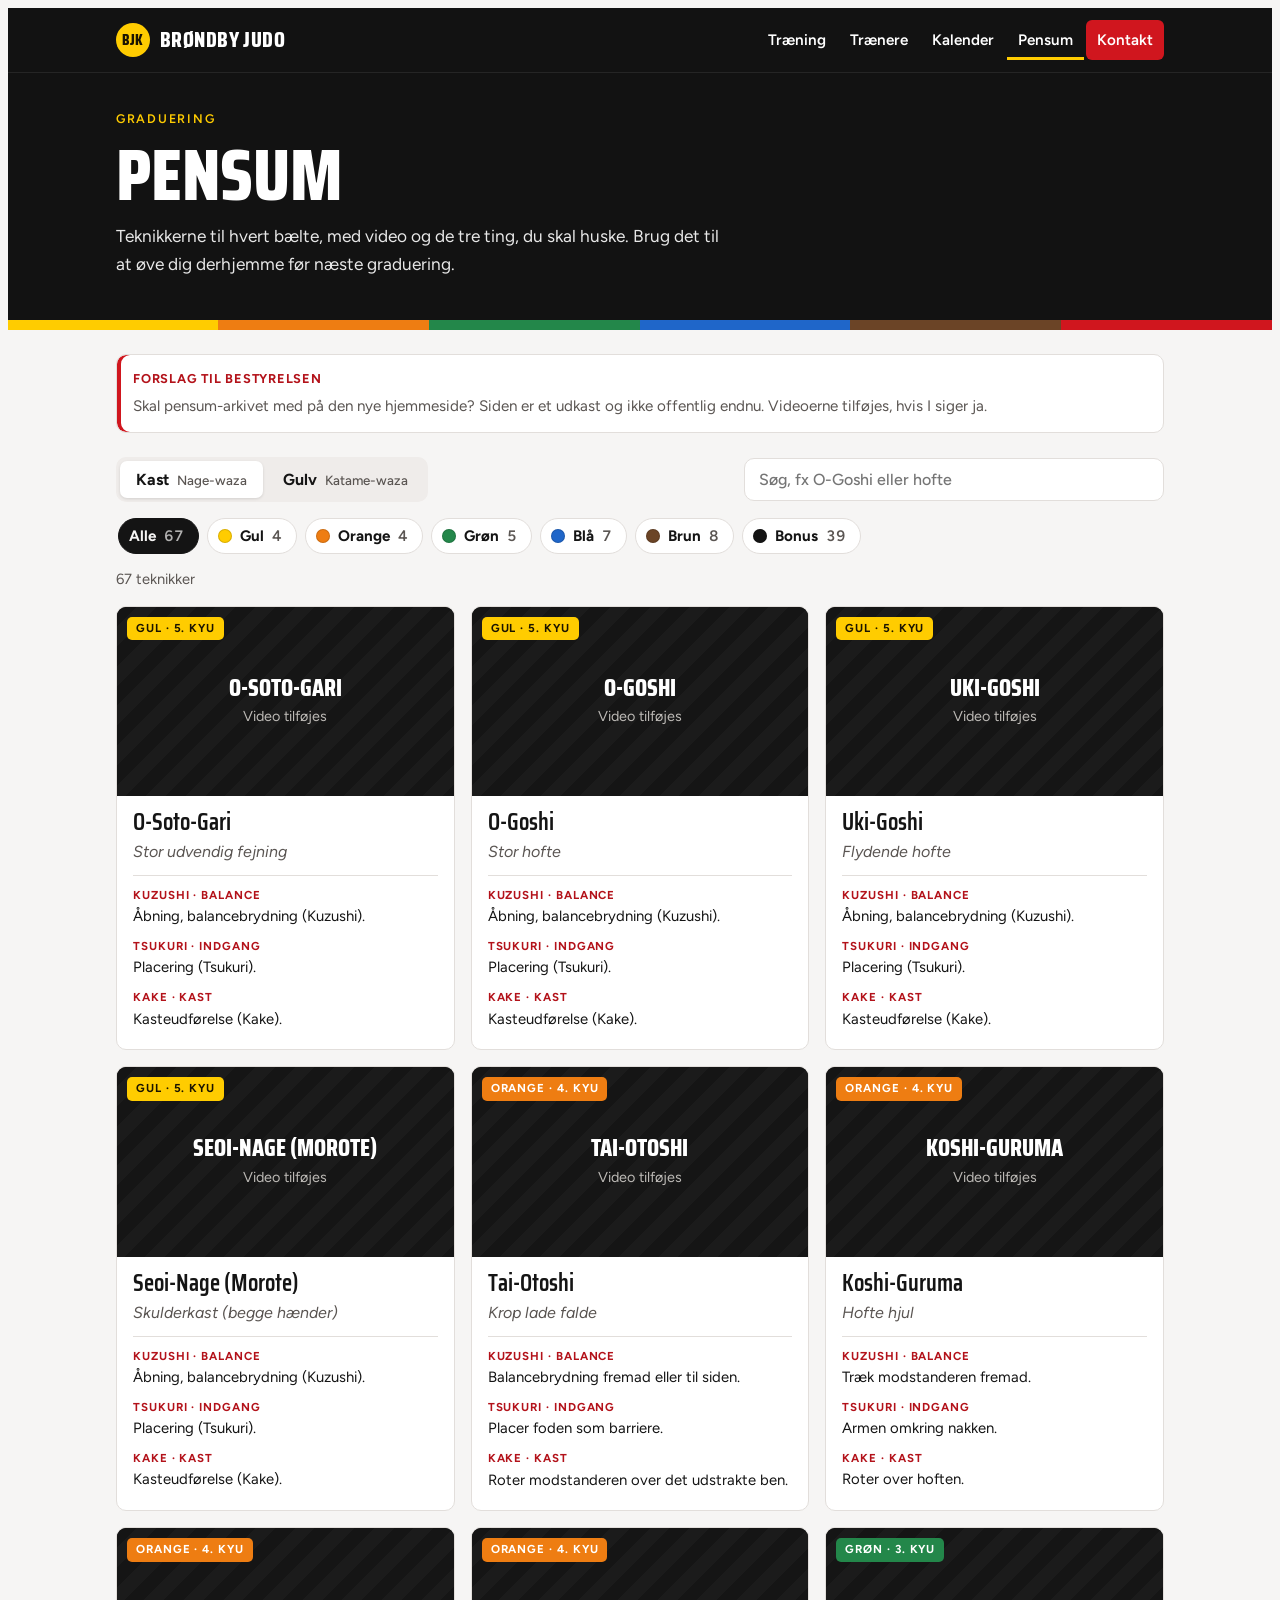
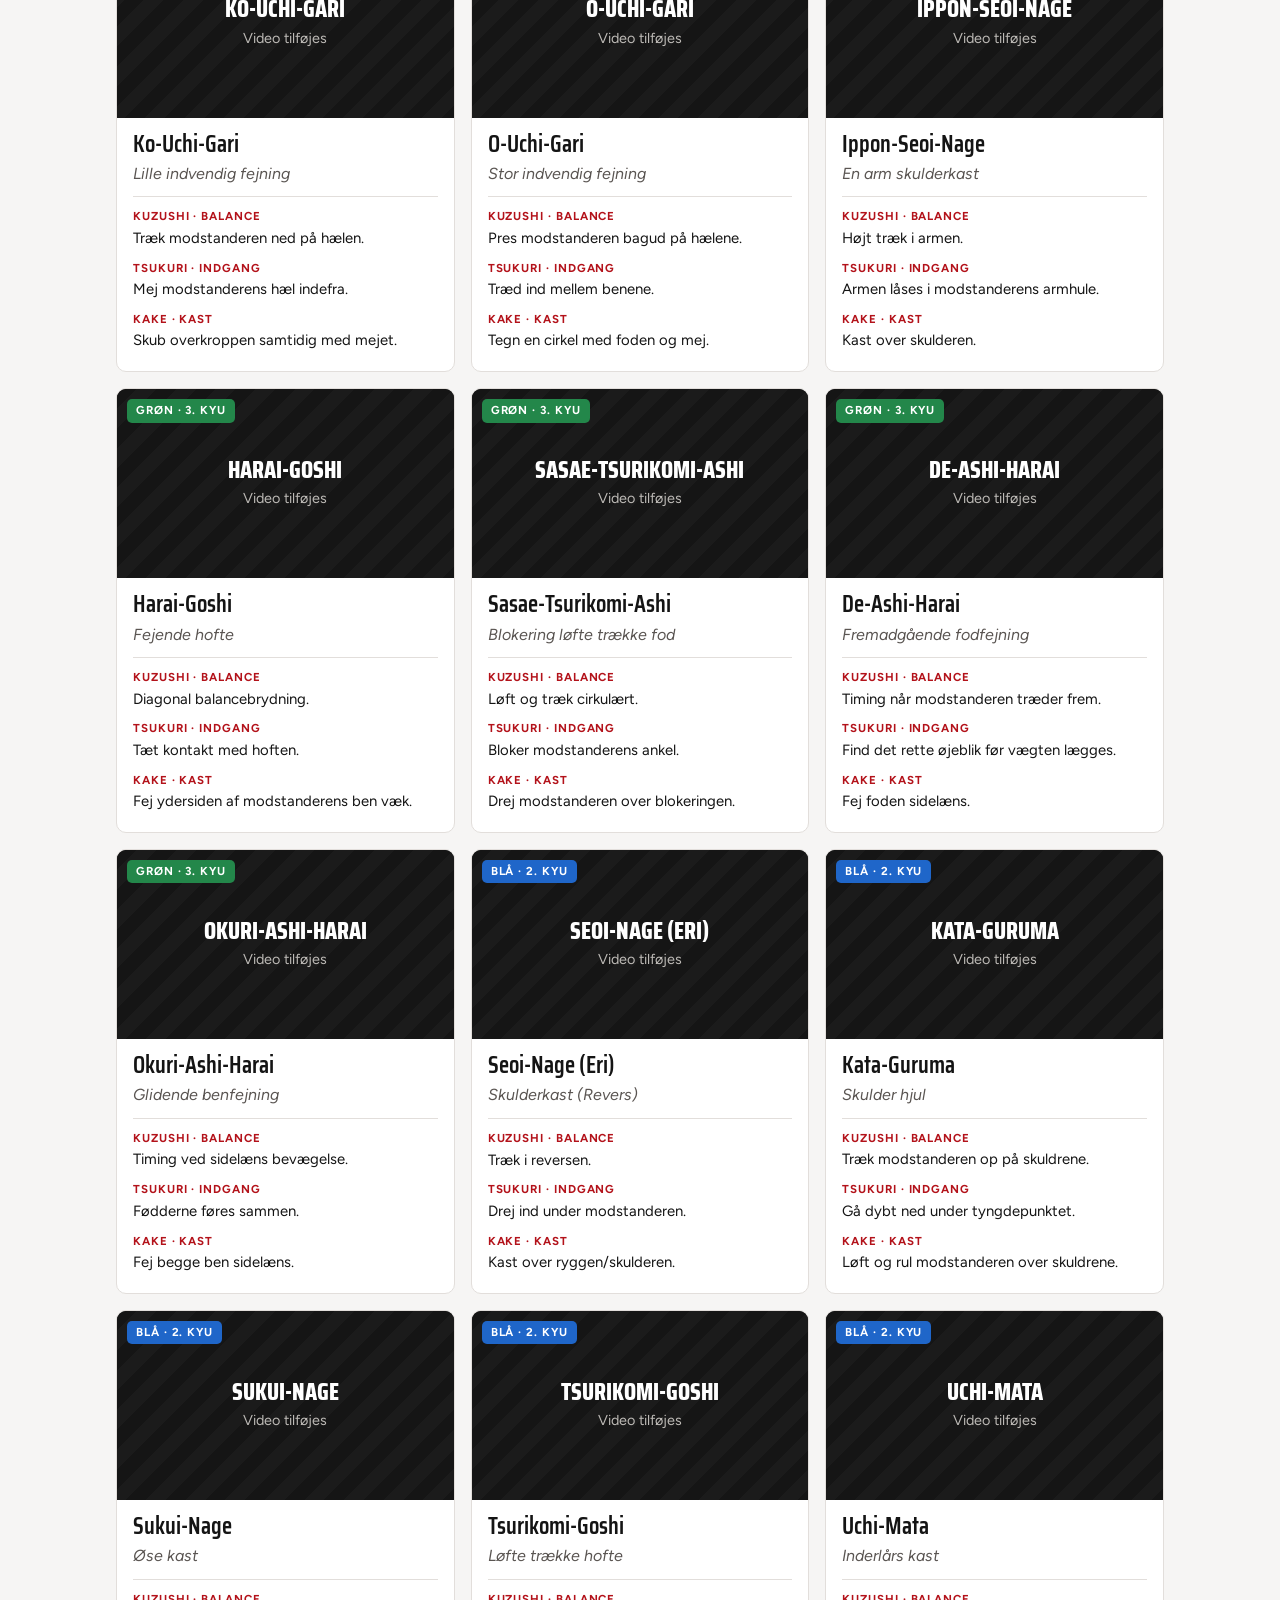
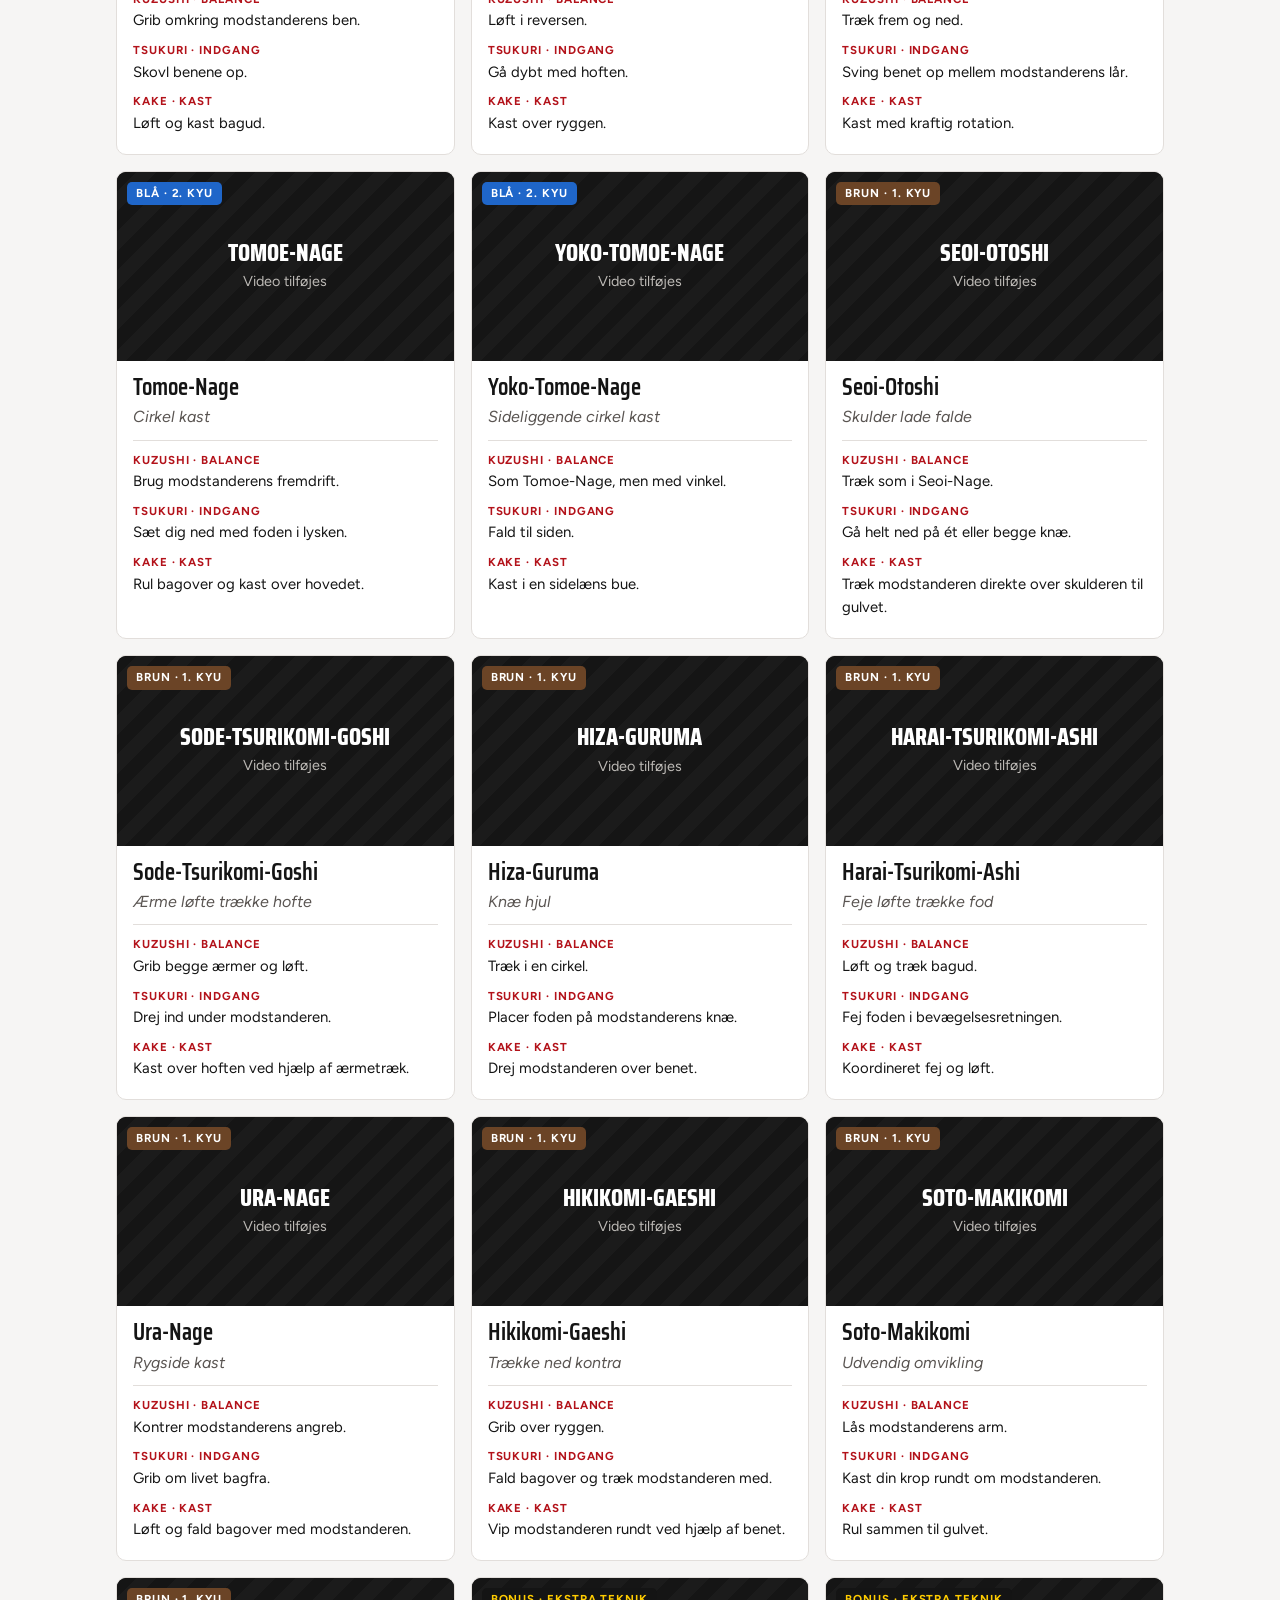
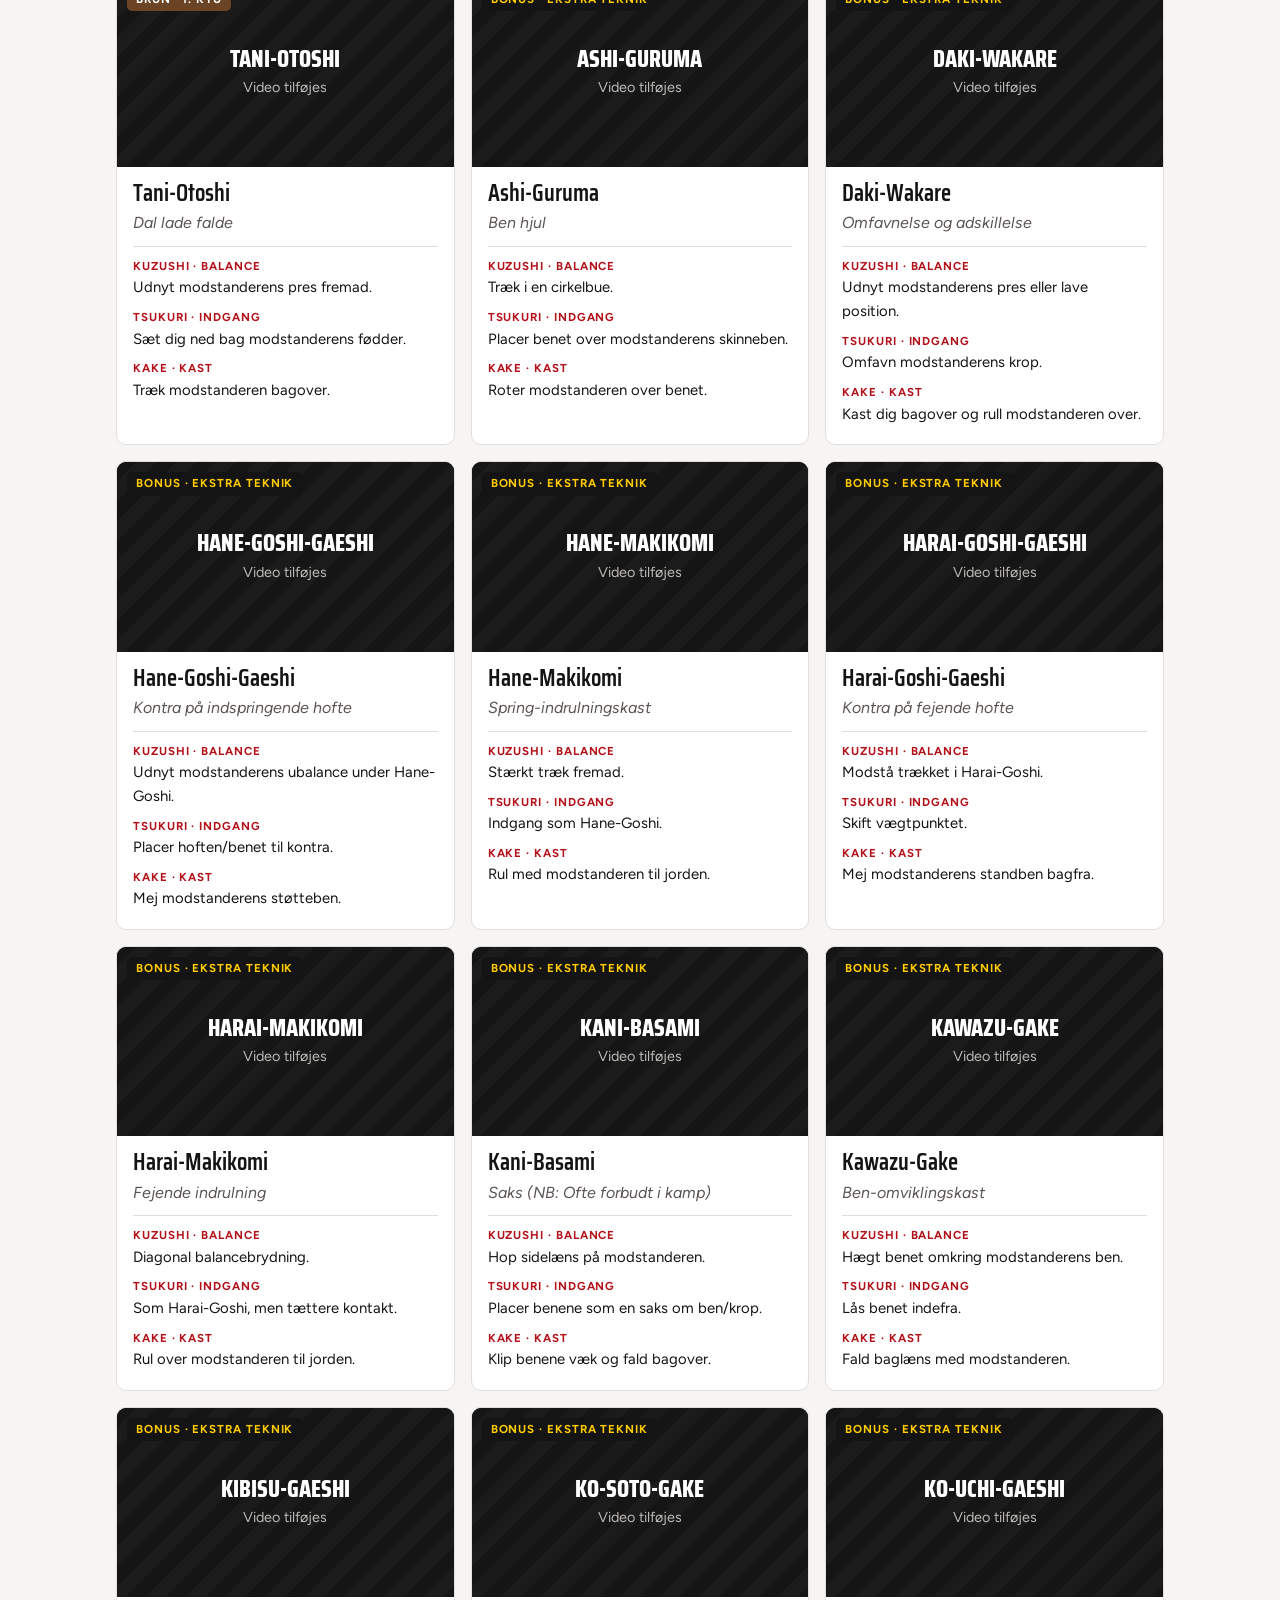
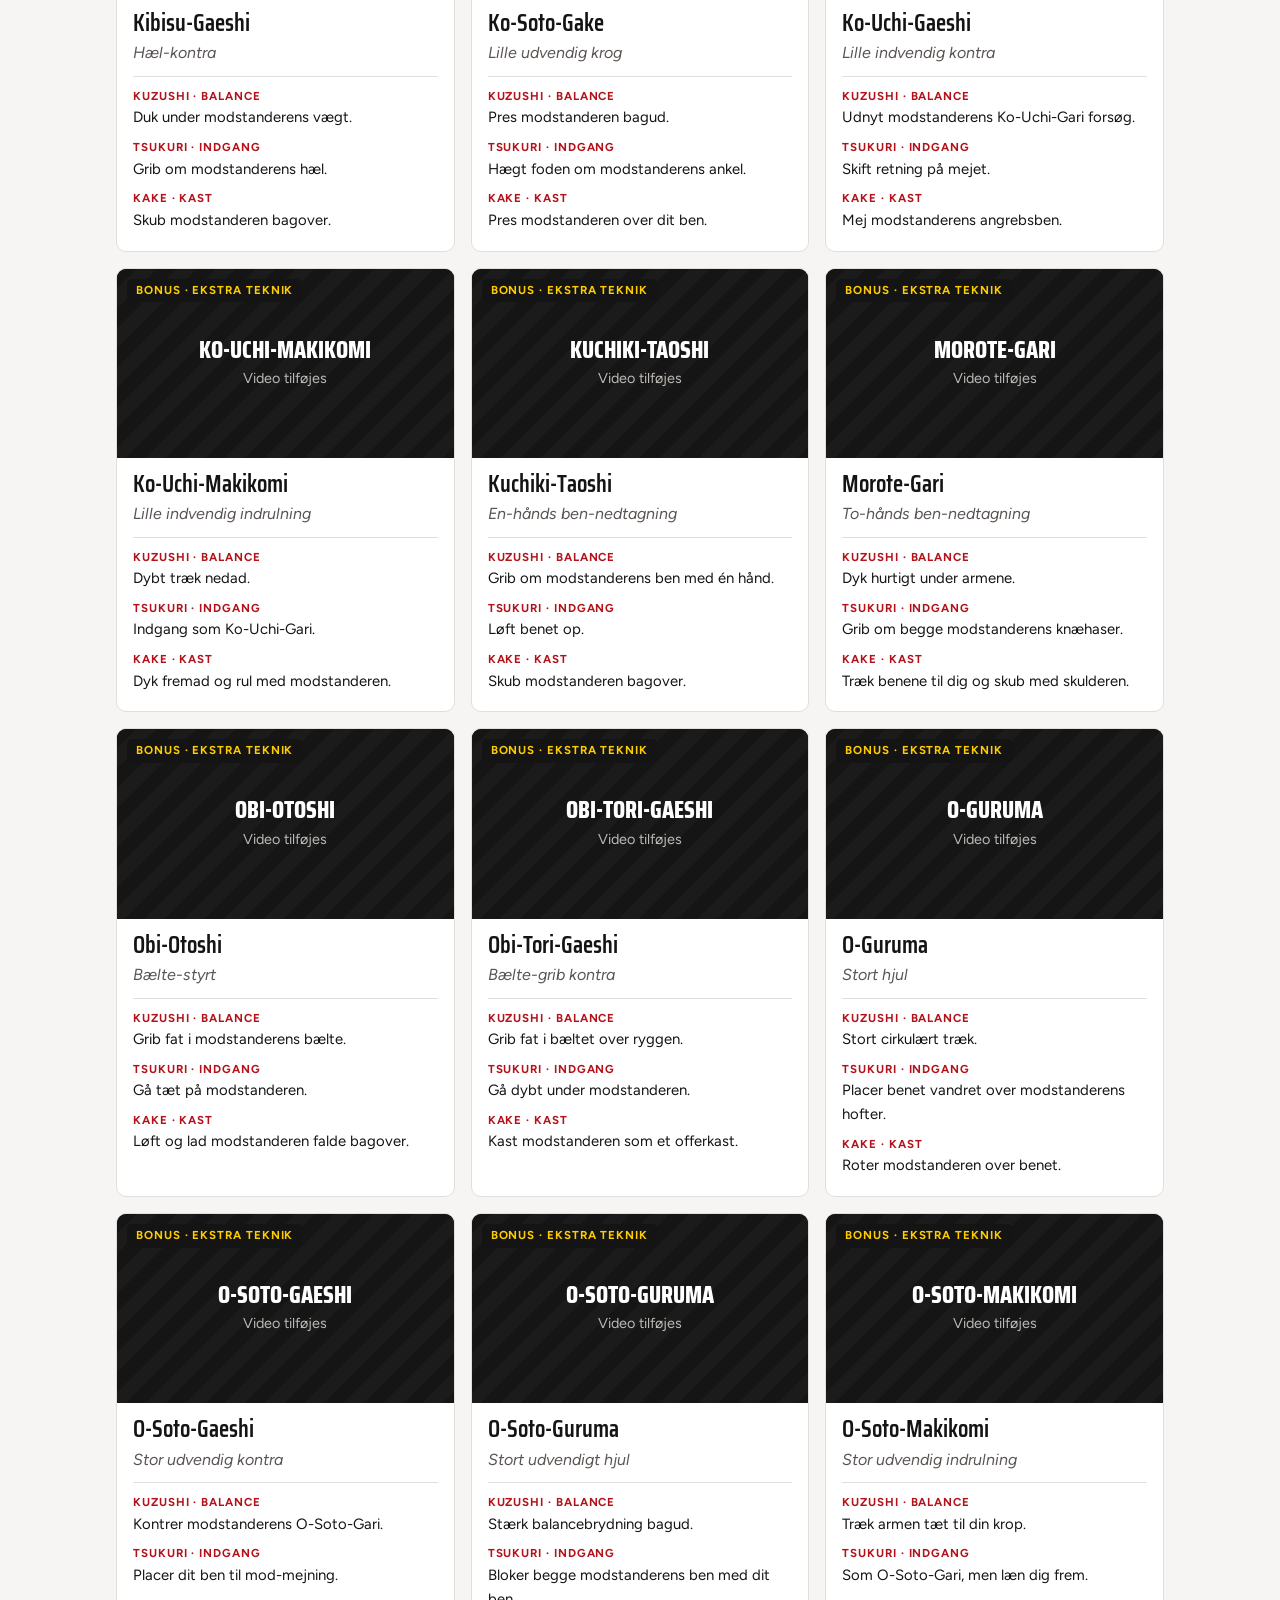
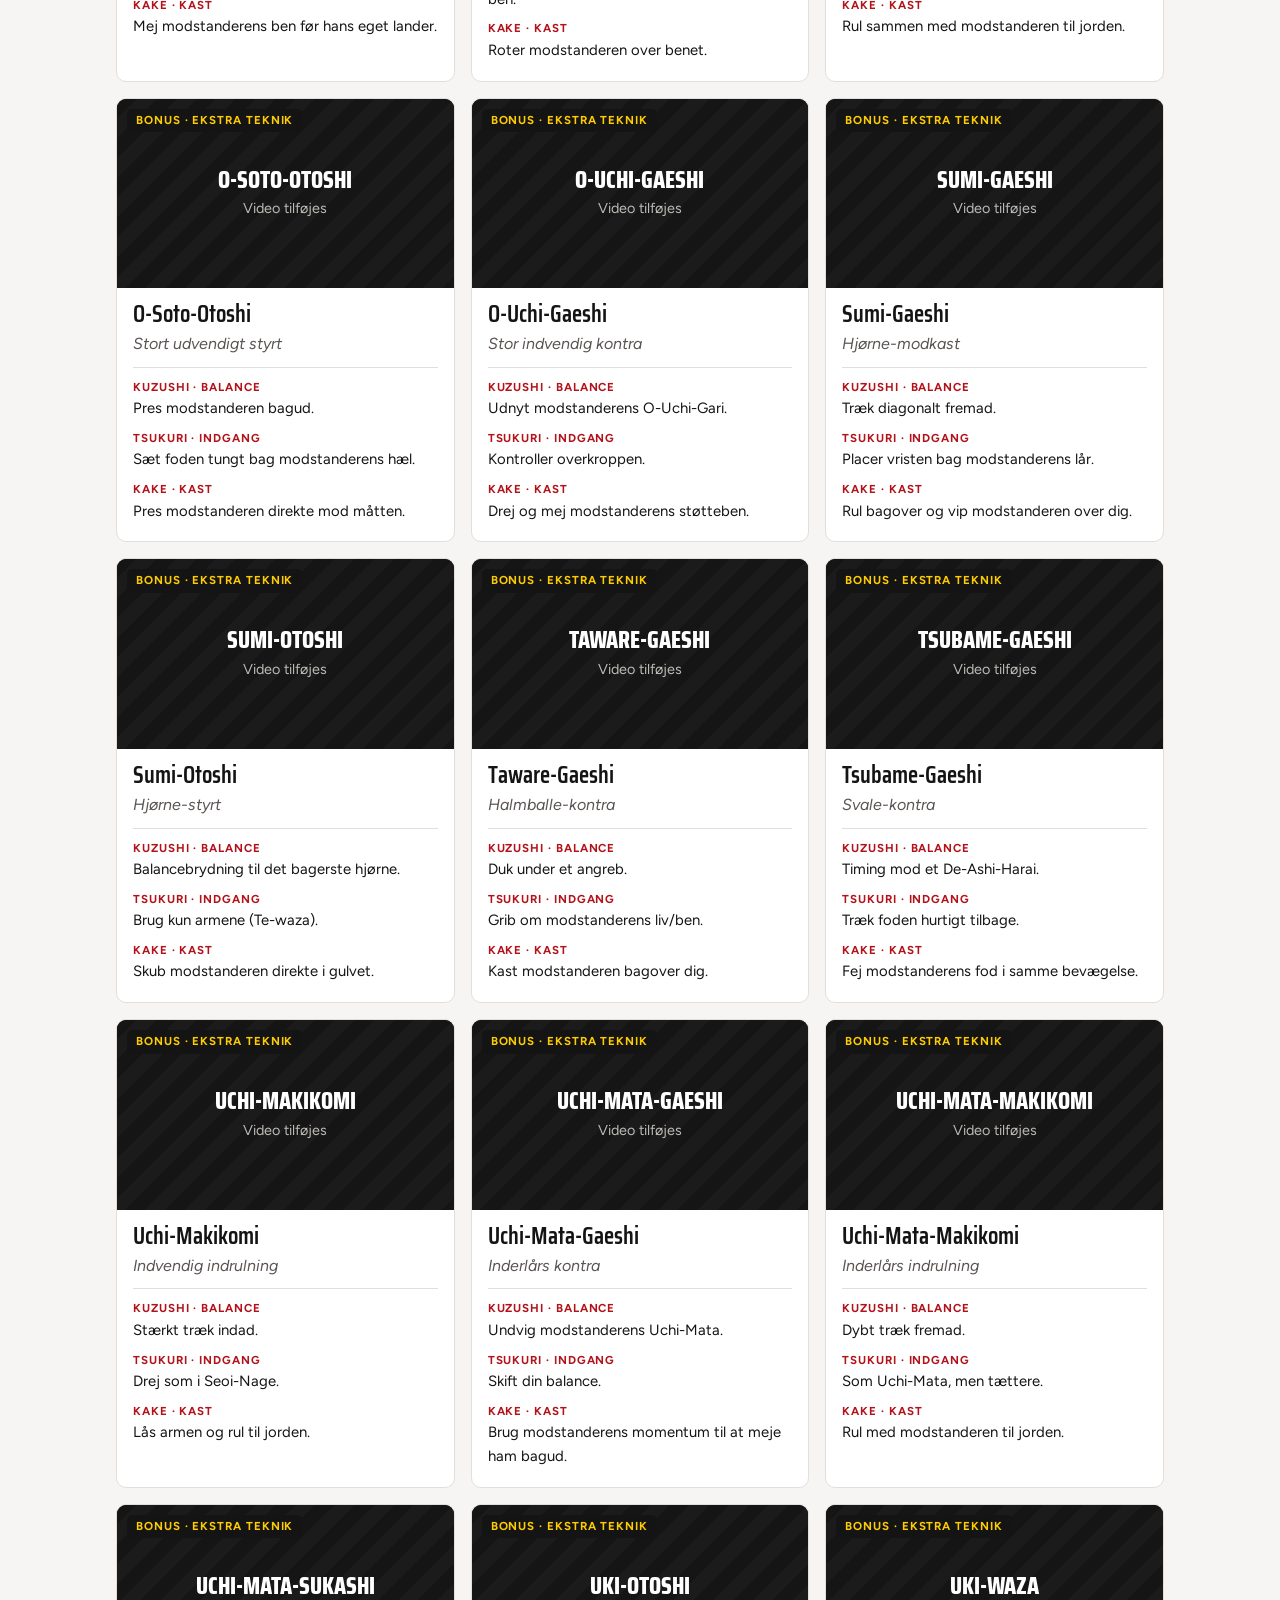
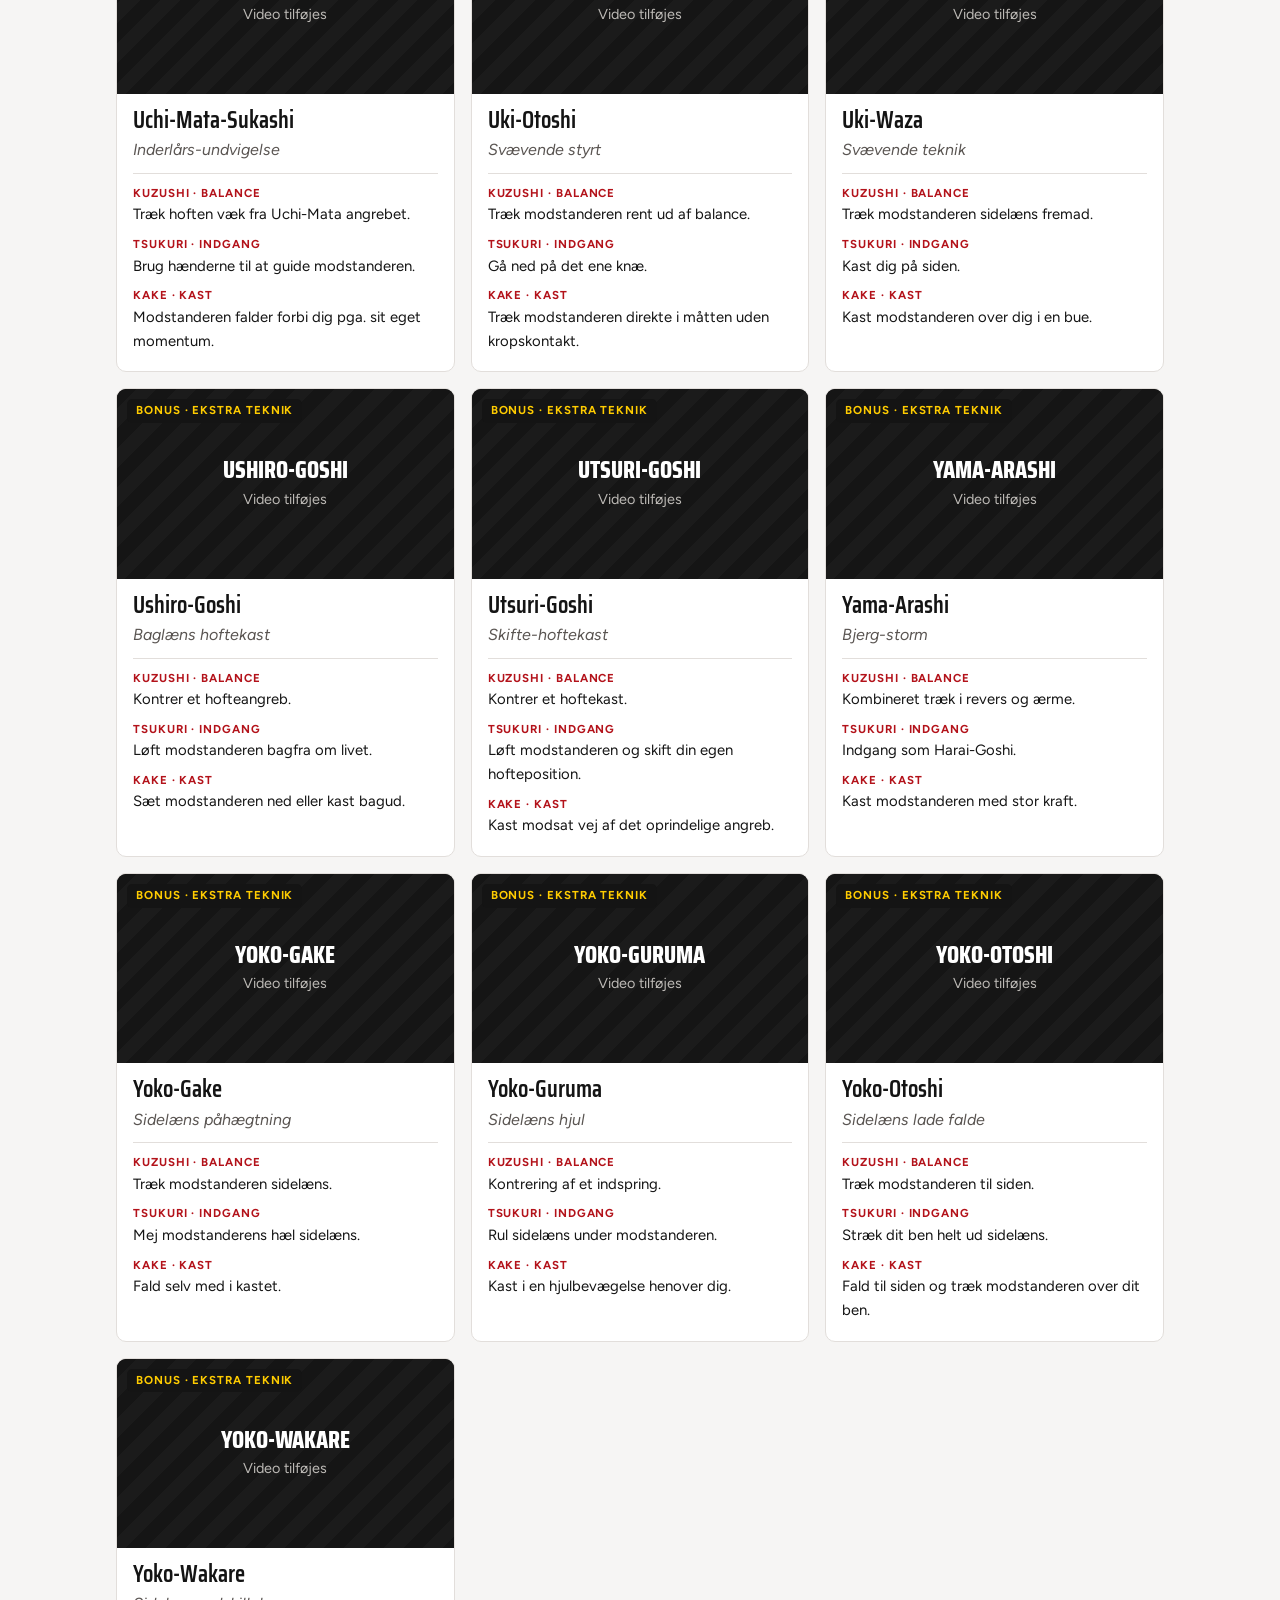
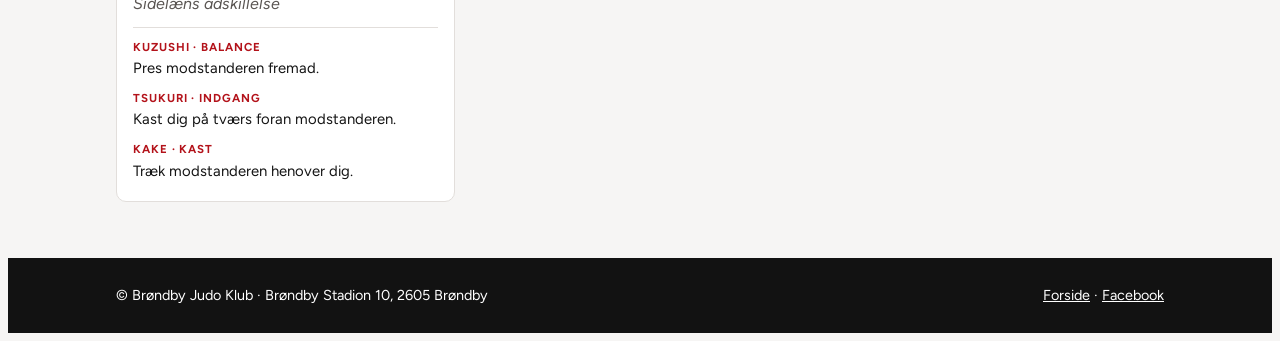
==== pensum.html @ d4755bb8 "Tilføj pensum-side som forslag til bestyrelsen Co-Authored-By: Claude Opus 5.5 <noreply@anthropic.co" ====
<!doctype html>
<html lang="da">
<head>
<meta charset="utf-8">
<meta name="viewport" content="width=device-width, initial-scale=1, viewport-fit=cover">
<title>Pensum · Brøndby Judo Klub</title>
<meta name="robots" content="noindex, nofollow">
<meta name="description" content="Brøndby Judo Klubs pensum: kast og gulvteknikker for hvert bælte, med video og de vigtigste punkter.">
<link rel="icon" href="https://broendbyjudoklub.dk/wordpress/wp-content/uploads/BJKlogo.jpg">
<link rel="preconnect" href="https://fonts.googleapis.com">
<link rel="preconnect" href="https://fonts.gstatic.com" crossorigin>
<link rel="stylesheet" href="https://fonts.googleapis.com/css2?family=Saira+Condensed:wght@600;800&family=Figtree:wght@400;500;600;700&display=swap">
<style>[hidden]{display:none!important}</style>
<link rel="stylesheet" href="css/style.css?v=6">
<link rel="stylesheet" href="css/pensum.css?v=6">
</head>
<body>
<header>
  <div class="wrap bar">
    <a class="brand" href="index.html"><img class="logo" src="https://broendbyjudoklub.dk/wordpress/wp-content/uploads/BJKlogo.jpg" alt="" data-fallback="BJK">Brøndby Judo</a>
    <button class="menu-btn" id="menuBtn" aria-expanded="false" aria-controls="nav">Menu</button>
    <nav id="nav" aria-label="Hovedmenu">
      <ul>
        <li><a href="index.html#tider">Træning</a></li>
        <li><a href="index.html#traenere">Trænere</a></li>
        <li><a href="index.html#kalender">Kalender</a></li>
        <li><a href="pensum.html" aria-current="page">Pensum</a></li>
        <li><a class="cta" href="index.html#kontakt">Kontakt</a></li>
      </ul>
    </nav>
  </div>
</header>

<main>
  <div class="p-hero">
    <div class="wrap">
      <p class="eyebrow" style="color:var(--gold)">Graduering</p>
      <h1>Pensum</h1>
      <p class="sub">Teknikkerne til hvert bælte, med video og de tre ting, du skal huske. Brug det til at øve dig derhjemme før næste graduering.</p>
    </div>
  </div>

  <div class="wrap">
    <aside class="proposal" aria-label="Forslag til bestyrelsen">
      <strong>Forslag til bestyrelsen</strong>
      <span>Skal pensum-arkivet med på den nye hjemmeside? Siden er et udkast og ikke offentlig endnu. Videoerne tilføjes, hvis I siger ja.</span>
    </aside>

    <div class="tools">
      <div class="seg" role="group" aria-label="Type">
        <button class="seg-btn" id="type-kast" data-type="kast" aria-pressed="true">Kast <small>Nage-waza</small></button>
        <button class="seg-btn" id="type-gulv" data-type="gulv" aria-pressed="false">Gulv <small>Katame-waza</small></button>
      </div>
      <label class="search" for="q">
        <span class="sr">Søg efter teknik</span>
        <input id="q" type="search" placeholder="Søg, fx O-Goshi eller hofte" autocomplete="off">
      </label>
    </div>

    <div class="belts-row" id="belts" role="group" aria-label="Bælte"></div>
    <p class="count" id="count" aria-live="polite"></p>
    <div class="cards" id="cards"></div>
  </div>
</main>

<footer>
  <div class="wrap">
    <span>© Brøndby Judo Klub · Brøndby Stadion 10, 2605 Brøndby</span>
    <span><a href="index.html">Forside</a> · <a href="https://www.facebook.com/BrondbyJudoKlub/" target="_blank" rel="noopener">Facebook</a></span>
  </div>
</footer>

<script src="js/pensum-data.js?v=6"></script>
<script src="js/pensum.js?v=6"></script>
</body>
</html>
---- css/style.css ----
/* Layout: klubbens sort/rød/gul – sort header og hero som dojo-væggen, rød til handling, gul til fremhævning */
:root{
  --bg:#f6f5f4; --surface:#ffffff; --ink:#141414; --muted:#5a5552;
  --line:#e2dedb; --mat:#121212; --mat-ink:#ffffff; --gold:#ffcc00; --gold-ink:#1a1400;
  --red:#d0161e; --red-ink:#ffffff; --soft:#efecea; --accent-text:#b3121a;
  --display:"Saira Condensed","Arial Narrow",Arial,sans-serif;
  --body:"Figtree",system-ui,-apple-system,"Segoe UI",sans-serif;
  --r:10px;
}
@media (prefers-color-scheme:dark){:root:not([data-theme="light"]){
  --bg:#0e0e0f; --surface:#19191b; --ink:#f1efed; --muted:#aaa5a1; --line:#2c2b2d;
  --mat:#000000; --mat-ink:#ffffff; --gold:#ffcc00; --gold-ink:#1a1400; --red:#e5232b; --red-ink:#ffffff; --soft:#222124; --accent-text:#ffcc00; color-scheme:dark}}
:root[data-theme="dark"]{
  --bg:#0e0e0f; --surface:#19191b; --ink:#f1efed; --muted:#aaa5a1; --line:#2c2b2d;
  --mat:#000000; --mat-ink:#ffffff; --gold:#ffcc00; --gold-ink:#1a1400; --red:#e5232b; --red-ink:#ffffff; --soft:#222124; --accent-text:#ffcc00; color-scheme:dark}

*{box-sizing:border-box}
[hidden]{display:none!important}
html{scroll-behavior:smooth;scroll-padding-top:72px}
@media (prefers-reduced-motion:reduce){html{scroll-behavior:auto}}
body{background:var(--bg);color:var(--ink);font:400 16px/1.6 var(--body)}
body::before{content:"";position:fixed;inset:0 0 auto;height:env(safe-area-inset-top,0px);z-index:10;background:var(--mat)}
.wrap{max-width:1080px;margin:0 auto;padding-left:max(16px,env(safe-area-inset-left,0px));padding-right:max(16px,env(safe-area-inset-right,0px))}
h1,h2,h3{font-family:var(--display);line-height:1.05;text-wrap:balance;margin:0}
h2{font-size:clamp(2rem,4.5vw,2.8rem);font-weight:800;text-transform:uppercase}
h3{font-size:1.4rem;font-weight:600}
p{margin:0}
a{color:inherit}
:focus-visible{outline:3px solid var(--gold);outline-offset:2px;border-radius:4px}
.eyebrow{font:600 .78rem/1 var(--body);letter-spacing:.14em;text-transform:uppercase;color:var(--muted)}
.lead{color:var(--muted);max-width:62ch}
.note{color:var(--muted);font-size:.92rem}
section{padding-block:56px}
.head{display:grid;gap:10px;margin-bottom:24px}

/* Header */
header{position:sticky;top:env(safe-area-inset-top,0px);z-index:20;background:var(--mat);color:var(--mat-ink);border-bottom:1px solid rgba(255,255,255,.08)}
.bar{display:flex;align-items:center;justify-content:space-between;gap:16px;padding-block:12px;position:relative}
.brand{display:flex;align-items:center;gap:10px;text-decoration:none;font:800 1.35rem/1 var(--display);text-transform:uppercase;letter-spacing:.02em}
.mark{width:34px;height:34px;border-radius:50%;background:var(--gold);display:grid;place-items:center;color:var(--gold-ink);font:800 .95rem/1 var(--display)}
nav ul{display:flex;gap:2px;list-style:none;margin:0;padding:0}
nav a{display:block;padding:8px 11px;border-radius:6px;text-decoration:none;font-weight:600;font-size:.95rem}
nav a:hover{background:rgba(255,255,255,.12)}
nav a.cta{background:var(--red);color:var(--red-ink)}
nav a.cta:hover{background:var(--red);filter:brightness(1.1)}
.menu-btn{display:none;background:none;border:1.5px solid rgba(255,255,255,.5);color:inherit;border-radius:6px;padding:7px 12px;font:600 .95rem var(--body);cursor:pointer}
@media (max-width:860px){
  .menu-btn{display:block}
  nav{position:absolute;left:0;right:0;top:100%;background:var(--mat);padding:8px max(16px,env(safe-area-inset-right,0px)) 16px max(16px,env(safe-area-inset-left,0px));border-top:1px solid rgba(255,255,255,.15)}
  nav ul{flex-direction:column}
  nav a{padding:12px}
}

/* Buttons */
.btn{display:inline-flex;align-items:center;gap:8px;padding:12px 18px;border-radius:8px;font-weight:700;text-decoration:none;border:2px solid transparent;cursor:pointer;font-family:var(--body);font-size:1rem}
.btn.gold{background:var(--gold);color:var(--gold-ink)}
.btn.ghost{border-color:rgba(255,255,255,.55);color:var(--mat-ink);background:none}
.btn.ink{background:var(--red);color:var(--red-ink)}
.btn.red{background:var(--red);color:var(--red-ink)}
.btn.line{border-color:var(--line);background:var(--surface);color:var(--ink)}

/* Hero */
.hero{background:var(--mat);color:var(--mat-ink);position:relative}
.hero::after{content:"";position:absolute;inset:auto 0 0 0;height:14px;background:linear-gradient(var(--red) 0 50%,var(--gold) 50% 100%)}
.hero .wrap{padding-block:48px 64px;display:grid;gap:28px;grid-template-columns:1.3fr 1fr;align-items:end}
.hero h1{font-size:clamp(2.8rem,8vw,5.2rem);font-weight:800;text-transform:uppercase}
.hero h1 span{color:var(--gold)}
.hero p.sub{font-size:1.12rem;max-width:46ch;opacity:.92;margin-top:14px}
.hero .actions{display:flex;flex-wrap:wrap;gap:12px;margin-top:24px}
.where{background:rgba(255,255,255,.08);border:1px solid rgba(255,255,255,.2);border-radius:var(--r);padding:18px;display:grid;gap:6px}
.where b{font:800 1.3rem/1.1 var(--display);text-transform:uppercase}
.where a{color:var(--gold);font-weight:600}
@media (max-width:760px){.hero .wrap{grid-template-columns:1fr;padding-block:36px 52px}}

/* Skema */
.week{display:grid;grid-template-columns:repeat(4,minmax(0,1fr));gap:12px}
.day{background:var(--surface);border:1px solid var(--line);border-radius:var(--r);overflow:hidden}
.day h3{background:var(--soft);padding:10px 14px;font-size:1.25rem;display:flex;justify-content:space-between;align-items:center}
.day.today{box-shadow:0 0 0 2px var(--gold);border-color:var(--gold)}
.day.today h3{background:var(--gold);color:var(--gold-ink)}
.pill{font:700 .7rem/1 var(--body);letter-spacing:.08em;text-transform:uppercase;background:var(--red);color:var(--red-ink);padding:5px 7px;border-radius:4px}
.slot{padding:12px 14px;border-top:1px solid var(--line);display:grid;gap:2px}
.slot:first-of-type{border-top:0}
.slot time{font-weight:700;font-variant-numeric:tabular-nums}
.slot span{color:var(--muted);font-size:.92rem}
.slot.j4a{box-shadow:inset 4px 0 0 var(--gold)}
@media (max-width:860px){.week{grid-template-columns:repeat(2,minmax(0,1fr))}}
@media (max-width:480px){.week{grid-template-columns:1fr}}
.info-row{display:grid;grid-template-columns:repeat(3,minmax(0,1fr));gap:12px;margin-top:16px}
.info-row div{background:var(--soft);border-radius:var(--r);padding:14px 16px;font-size:.93rem}
.info-row b{display:block}
@media (max-width:760px){.info-row{grid-template-columns:1fr}}

/* Trænere */
.coaches{display:grid;grid-template-columns:repeat(auto-fill,minmax(150px,1fr));gap:16px}
.coach{display:grid;gap:8px;margin:0}
.photo{aspect-ratio:4/5;max-width:100%;border-radius:var(--r);overflow:hidden;background:var(--soft);display:grid;place-items:center;border:1px solid var(--line)}
.photo img{width:100%;height:100%;object-fit:cover;display:block}
.photo .ini{font:800 2.6rem/1 var(--display);color:var(--muted);letter-spacing:.04em}
.coach figcaption b{display:block;font-weight:700;line-height:1.3}
.grade{font-size:.8rem;font-weight:700;letter-spacing:.06em;text-transform:uppercase;color:var(--muted)}

/* Kalender */
.cal{background:var(--surface);border:1px solid var(--line);border-radius:var(--r);overflow:hidden}
.cal{max-width:760px;margin-inline:auto}
.cal iframe{display:block;width:100%;aspect-ratio:1/1;max-width:100%;height:auto;border:0;background:#ffffff}
.cal-foot{display:flex;justify-content:space-between;flex-wrap:wrap;gap:8px 16px;padding:12px 16px;border-top:1px solid var(--line);font-size:.92rem}
.cal-foot a{color:var(--accent-text);font-weight:600}
.cal-empty{min-height:280px;display:grid;place-items:center;text-align:center;padding:32px 20px;gap:10px;background:repeating-linear-gradient(135deg,var(--surface) 0 18px,var(--soft) 18px 36px)}
.cal-empty > div{background:var(--surface);border:1px solid var(--line);border-radius:var(--r);padding:20px;max-width:44ch;display:grid;gap:8px}



/* Judo4All */
.j4a-band{background:var(--gold);color:var(--gold-ink)}
.j4a-band .wrap{display:grid;grid-template-columns:1.2fr 1fr;gap:28px;align-items:center;padding-block:44px}
.j4a-band .eyebrow{color:var(--gold-ink);opacity:.75}
@media (max-width:760px){.j4a-band .wrap{grid-template-columns:1fr}}

/* Priser */
.prices{display:grid;grid-template-columns:repeat(4,minmax(0,1fr));gap:12px}
.price{background:var(--surface);border:1px solid var(--line);border-radius:var(--r);padding:16px;display:grid;gap:4px;align-content:start}
.price b{font:800 1.9rem/1 var(--display);font-variant-numeric:tabular-nums}
.price span{color:var(--muted);font-size:.88rem}
@media (max-width:760px){.prices{grid-template-columns:repeat(2,minmax(0,1fr))}}

/* Kontakt */
.contact{display:grid;grid-template-columns:repeat(3,minmax(0,1fr));gap:16px}
@media (max-width:860px){.contact{grid-template-columns:1fr}}
.box{background:var(--surface);border:1px solid var(--line);border-radius:var(--r);padding:20px;display:grid;gap:12px;align-content:start}
.box dl{margin:0;display:grid;gap:12px}
.box dt{font-size:.8rem;font-weight:700;letter-spacing:.06em;text-transform:uppercase;color:var(--muted)}
.box dd{margin:0;overflow-wrap:anywhere;font-weight:600}
.copy{border:1px solid var(--line);background:var(--soft);color:var(--ink);border-radius:6px;padding:2px 8px;font:600 .8rem var(--body);cursor:pointer;margin-left:6px}
.fb{background:var(--mat);color:var(--mat-ink);border-color:var(--mat)}
.fb .note{color:var(--mat-ink);opacity:.85}

footer{background:var(--mat);color:var(--mat-ink);font-size:.9rem}
footer .wrap{padding-block:26px;display:flex;flex-wrap:wrap;gap:12px 28px;justify-content:space-between}

/* Logo */
.logo{width:44px;height:44px;border-radius:8px;background:#ffffff;object-fit:contain;padding:3px;display:block}
.hero-logo{width:112px;height:112px;border-radius:14px;background:#ffffff;object-fit:contain;padding:8px;display:block;margin-bottom:22px;box-shadow:0 0 0 4px var(--red)}
@media (max-width:760px){.hero-logo{width:88px;height:88px}}
.mark-big{width:96px;height:96px;font-size:2rem;margin-bottom:22px;background:var(--gold);box-shadow:0 0 0 4px var(--red)}

/* Pensum-boks på forsiden */
.pensum-teaser{display:grid;grid-template-columns:auto 1fr auto;gap:20px;align-items:center;text-decoration:none;background:var(--surface);border:1px solid var(--line);border-radius:var(--r);padding:20px;box-shadow:inset 4px 0 0 var(--red)}
.pensum-teaser:hover{border-color:var(--ink)}
.pt-belts{display:grid;grid-template-rows:repeat(6,8px);gap:3px;width:56px}
.pt-belts i{border-radius:2px;box-shadow:inset 0 0 0 1px rgba(0,0,0,.12)}
.pt-text{display:grid;gap:4px;min-width:0}
.pt-text b{font:800 1.6rem/1.05 var(--display);text-transform:uppercase}
.pt-text > span:last-child{color:var(--muted);font-size:.95rem}
.pt-go{background:var(--red);color:var(--red-ink);font-weight:700;padding:11px 16px;border-radius:8px;white-space:nowrap}
@media (max-width:640px){.pensum-teaser{grid-template-columns:1fr}.pt-belts{grid-template-rows:none;grid-template-columns:repeat(6,1fr);width:100%;height:8px}.pt-go{justify-self:start}}
---- css/pensum.css ----
/* Pensum-siden. Bygger videre på farverne i style.css */
:root{
  --belt-gul:#ffcc00; --belt-gul-ink:#1a1400;
  --belt-orange:#ee7d12; --belt-orange-ink:#ffffff;
  --belt-groen:#23874a; --belt-groen-ink:#ffffff;
  --belt-blaa:#1f66c9; --belt-blaa-ink:#ffffff;
  --belt-brun:#6b4426; --belt-brun-ink:#ffffff;
  --belt-bonus:#141414; --belt-bonus-ink:#ffcc00;
}
@media (prefers-color-scheme:dark){:root:not([data-theme="light"]){--belt-bonus:#2a2a2d}}
:root[data-theme="dark"]{--belt-bonus:#2a2a2d}

nav a[aria-current="page"]{box-shadow:inset 0 -3px 0 var(--gold);border-radius:6px 6px 0 0}
.sr{position:absolute;width:1px;height:1px;overflow:hidden;clip:rect(0 0 0 0);white-space:nowrap}

.p-hero{background:var(--mat);color:var(--mat-ink);position:relative}
.p-hero::after{content:"";position:absolute;inset:auto 0 0 0;height:10px;background:linear-gradient(90deg,var(--belt-gul) 0 16.6%,var(--belt-orange) 0 33.3%,var(--belt-groen) 0 50%,var(--belt-blaa) 0 66.6%,var(--belt-brun) 0 83.3%,var(--red) 0)}
.p-hero .wrap{padding-block:40px 52px;display:grid;gap:10px}
.p-hero h1{font-size:clamp(2.8rem,8vw,4.6rem);font-weight:800;text-transform:uppercase}
.p-hero .sub{max-width:56ch;opacity:.9;font-size:1.08rem}

.proposal{margin-top:24px;display:grid;gap:4px;padding:14px 16px;border-radius:var(--r);background:var(--surface);border:1px solid var(--line);box-shadow:inset 4px 0 0 var(--red);font-size:.95rem}
.proposal strong{color:var(--accent-text);text-transform:uppercase;letter-spacing:.06em;font-size:.8rem}
.proposal span{color:var(--muted)}

.tools{display:flex;flex-wrap:wrap;gap:12px;align-items:center;justify-content:space-between;margin-top:24px}
.seg{display:inline-flex;background:var(--soft);border-radius:10px;padding:4px;gap:4px}
.seg-btn{border:0;background:none;color:var(--ink);font:700 1rem var(--body);padding:9px 16px;border-radius:7px;cursor:pointer}
.seg-btn small{font-weight:500;color:var(--muted);margin-left:4px}
.seg-btn[aria-pressed="true"]{background:var(--surface);box-shadow:0 1px 3px rgba(0,0,0,.12)}
.search{flex:1 1 260px;max-width:420px}
.search input{width:100%;padding:11px 14px;font:500 1rem var(--body);border:1.5px solid var(--line);border-radius:10px;background:var(--surface);color:var(--ink)}
.search input:focus{border-color:var(--red);outline:none}

.belts-row{display:flex;gap:8px;overflow-x:auto;padding:16px 2px 6px;scrollbar-width:thin}
.chip{flex:0 0 auto;display:inline-flex;align-items:center;gap:8px;border:1.5px solid var(--line);background:var(--surface);color:var(--ink);font:700 .95rem var(--body);padding:8px 14px 8px 10px;border-radius:999px;cursor:pointer}
.chip i{width:14px;height:14px;border-radius:50%;box-shadow:inset 0 0 0 1px rgba(0,0,0,.15)}
.chip b{font-weight:600;color:var(--muted);font-variant-numeric:tabular-nums}
.chip[aria-pressed="true"]{border-color:var(--ink);background:var(--ink);color:var(--bg)}
.chip[aria-pressed="true"] b{color:var(--bg);opacity:.7}
.chip:disabled{opacity:.4;cursor:default}

.count{color:var(--muted);font-size:.92rem;margin:8px 0 14px}
.cards{display:grid;grid-template-columns:repeat(auto-fill,minmax(290px,1fr));gap:16px;padding-bottom:56px}
.card{background:var(--surface);border:1px solid var(--line);border-radius:var(--r);overflow:hidden;display:grid;grid-template-rows:auto auto 1fr;min-width:0}
.media{position:relative;aspect-ratio:16/9;max-width:100%;background:#111}
.media video,.media iframe{width:100%;height:100%;display:block;border:0;object-fit:cover;background:#111}
.no-video{position:absolute;inset:0;display:grid;place-items:center;text-align:center;color:#bdbab6;font-size:.9rem;padding:16px;background:repeating-linear-gradient(135deg,#151515 0 14px,#1b1b1b 14px 28px)}
.no-video b{display:block;color:#fff;font:800 1.5rem/1.1 var(--display);text-transform:uppercase;margin-bottom:4px}
.badge{position:absolute;top:10px;left:10px;z-index:2;font:700 .72rem/1 var(--body);letter-spacing:.08em;text-transform:uppercase;padding:6px 9px;border-radius:5px}
.speed{display:flex;gap:6px;padding:8px 12px;background:#111;justify-content:flex-end}
.speed button{background:#2a2a2a;color:#fff;border:1px solid #444;border-radius:5px;padding:4px 10px;font:600 .8rem var(--body);cursor:pointer}
.speed button[aria-pressed="true"]{background:var(--gold);color:var(--gold-ink);border-color:var(--gold)}
.body{padding:14px 16px 18px;display:grid;gap:10px;align-content:start}
.body h3{font-size:1.5rem}
.body .da{color:var(--muted);font-style:italic;margin-top:-6px}
.steps{list-style:none;margin:0;padding:10px 0 0;border-top:1px solid var(--line);display:grid;gap:8px}
.steps li{display:grid;gap:1px;font-size:.93rem}
.steps em{font-style:normal;font-size:.72rem;font-weight:700;letter-spacing:.08em;text-transform:uppercase;color:var(--accent-text)}
.empty{grid-column:1/-1;padding:28px;border:1.5px dashed var(--line);border-radius:var(--r);color:var(--muted);text-align:center}
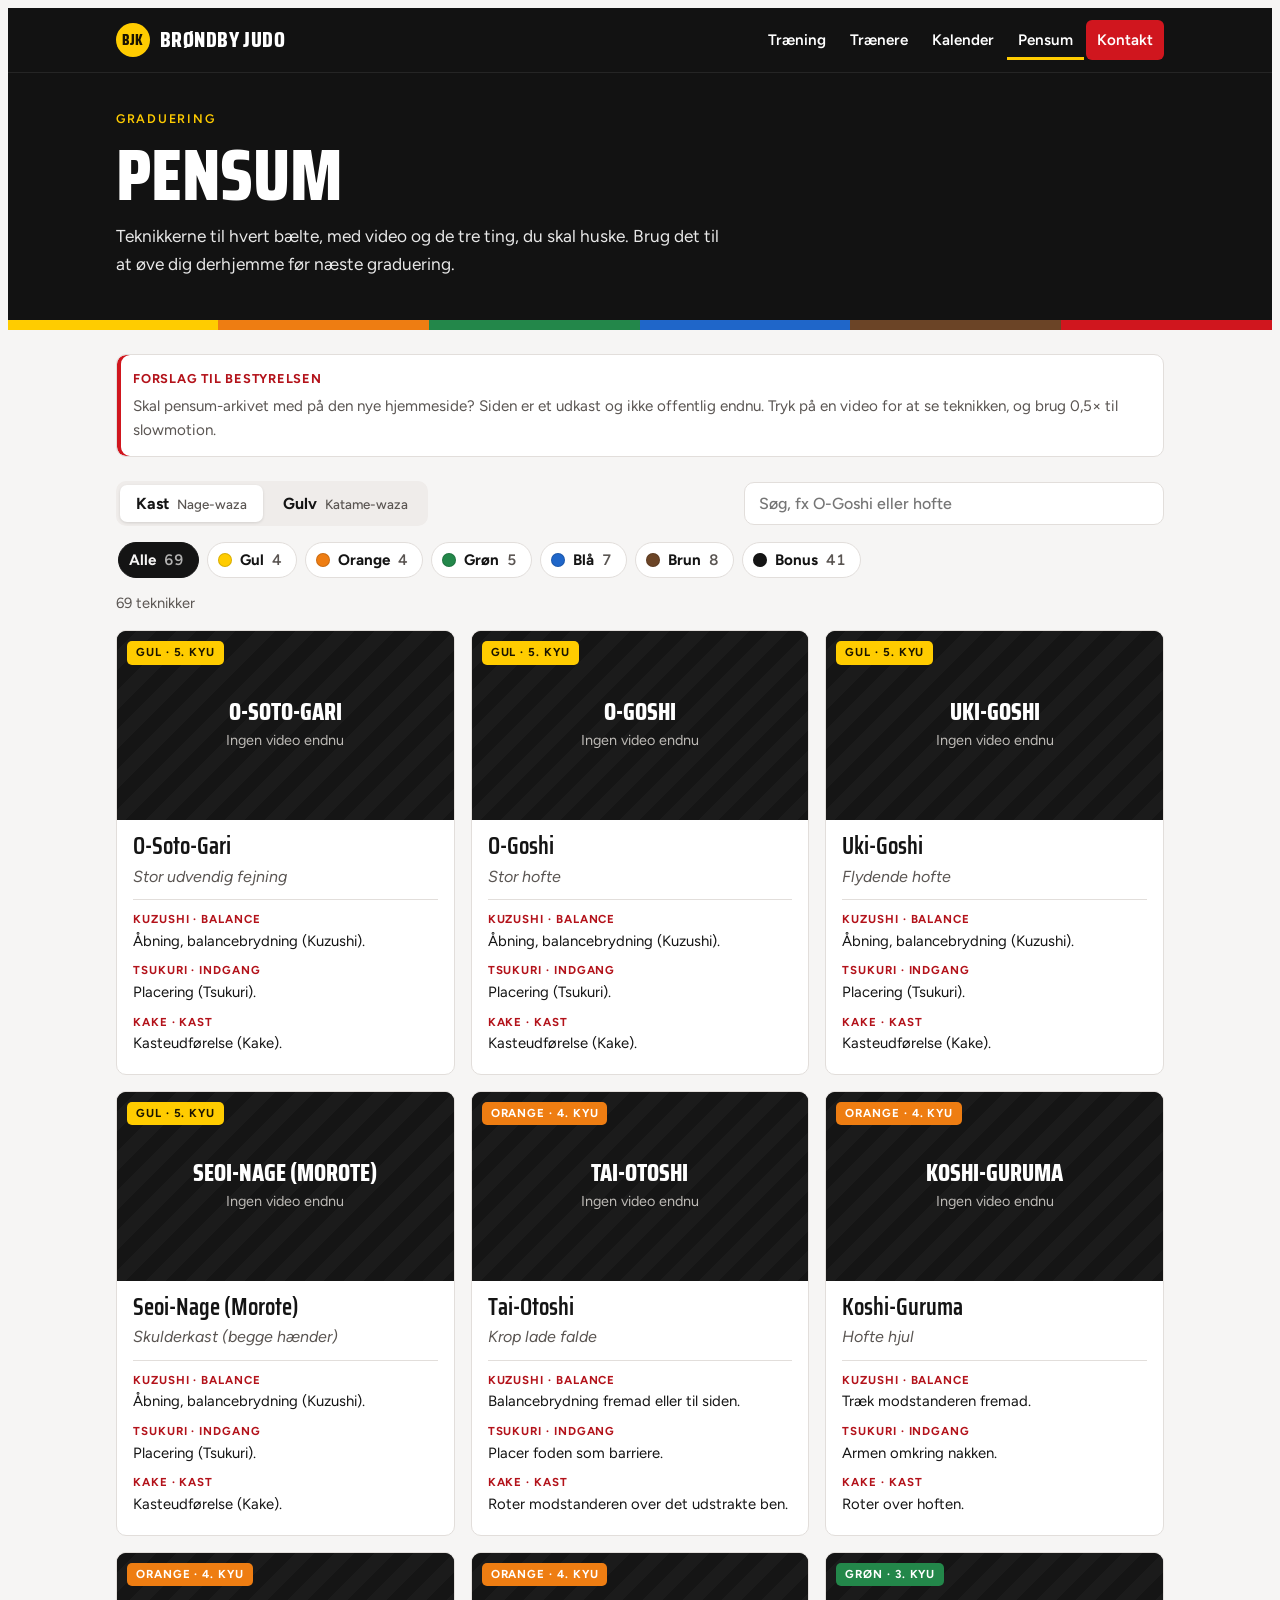
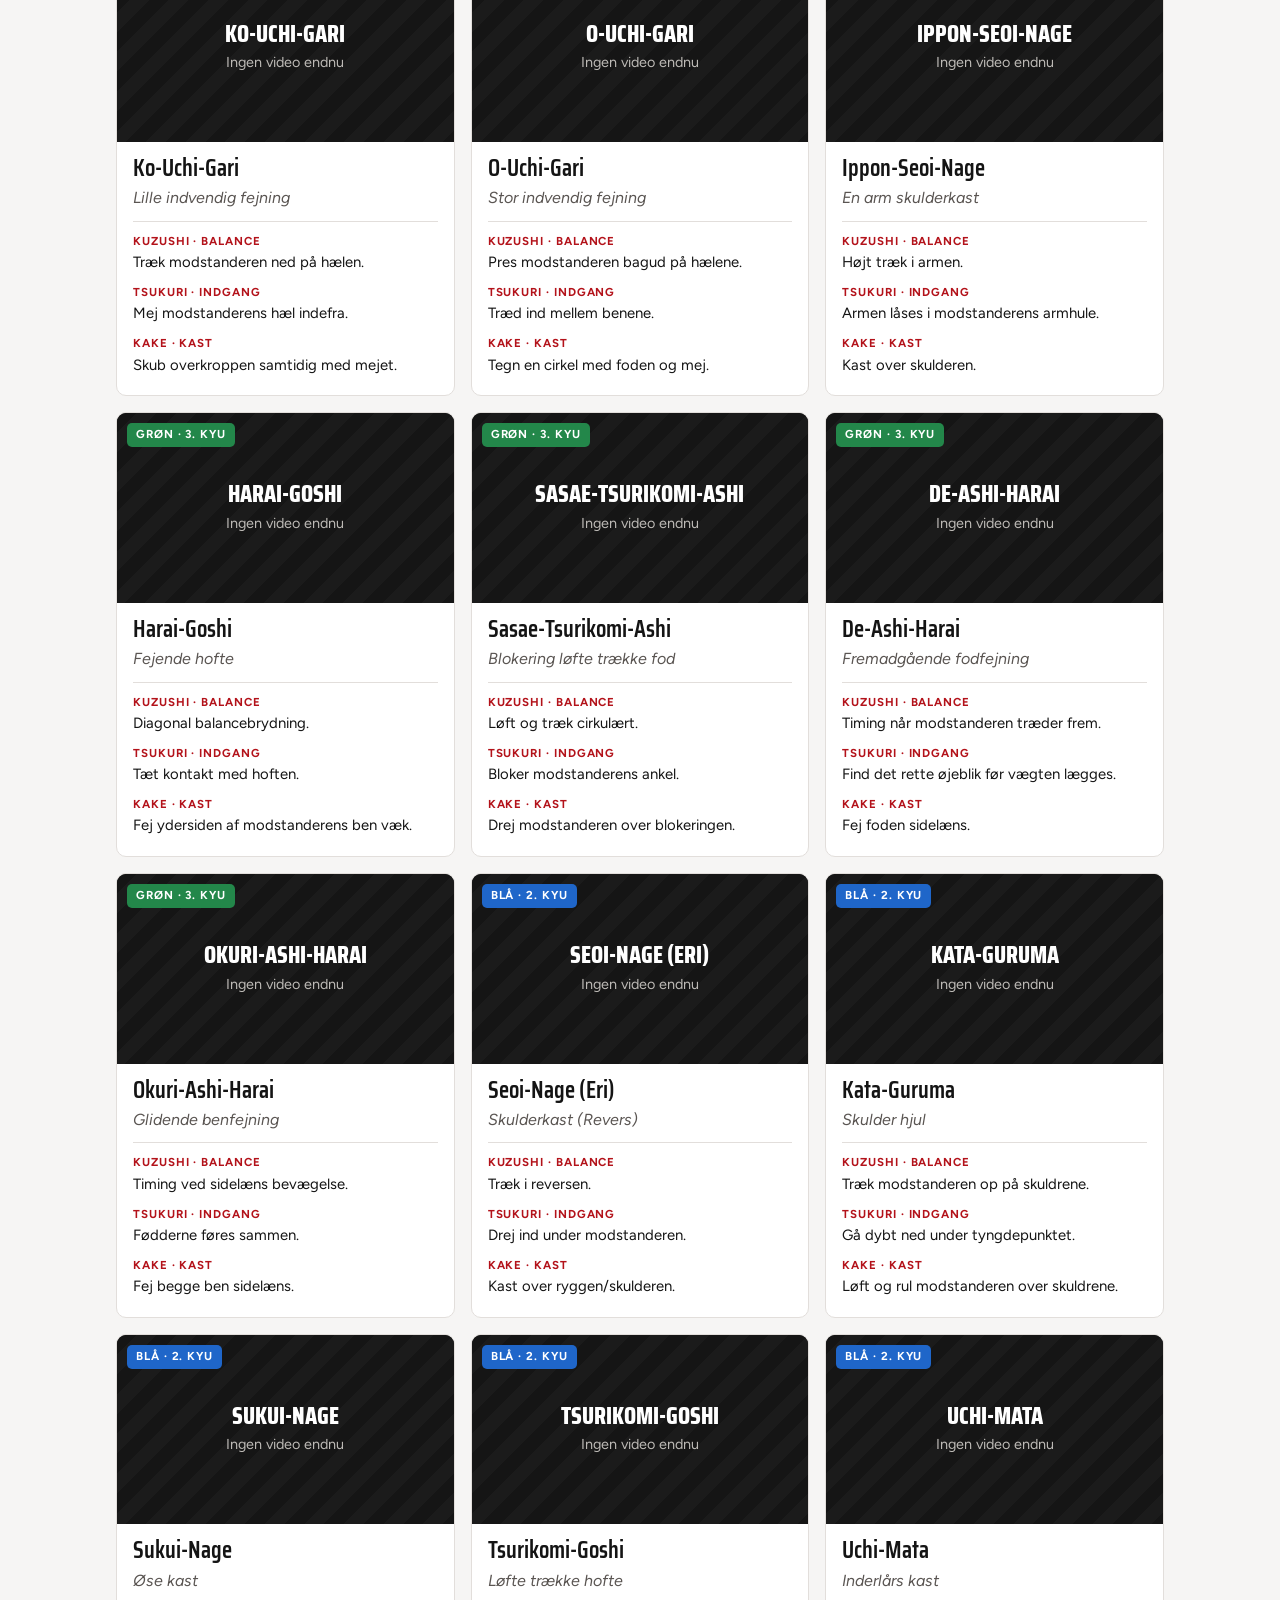
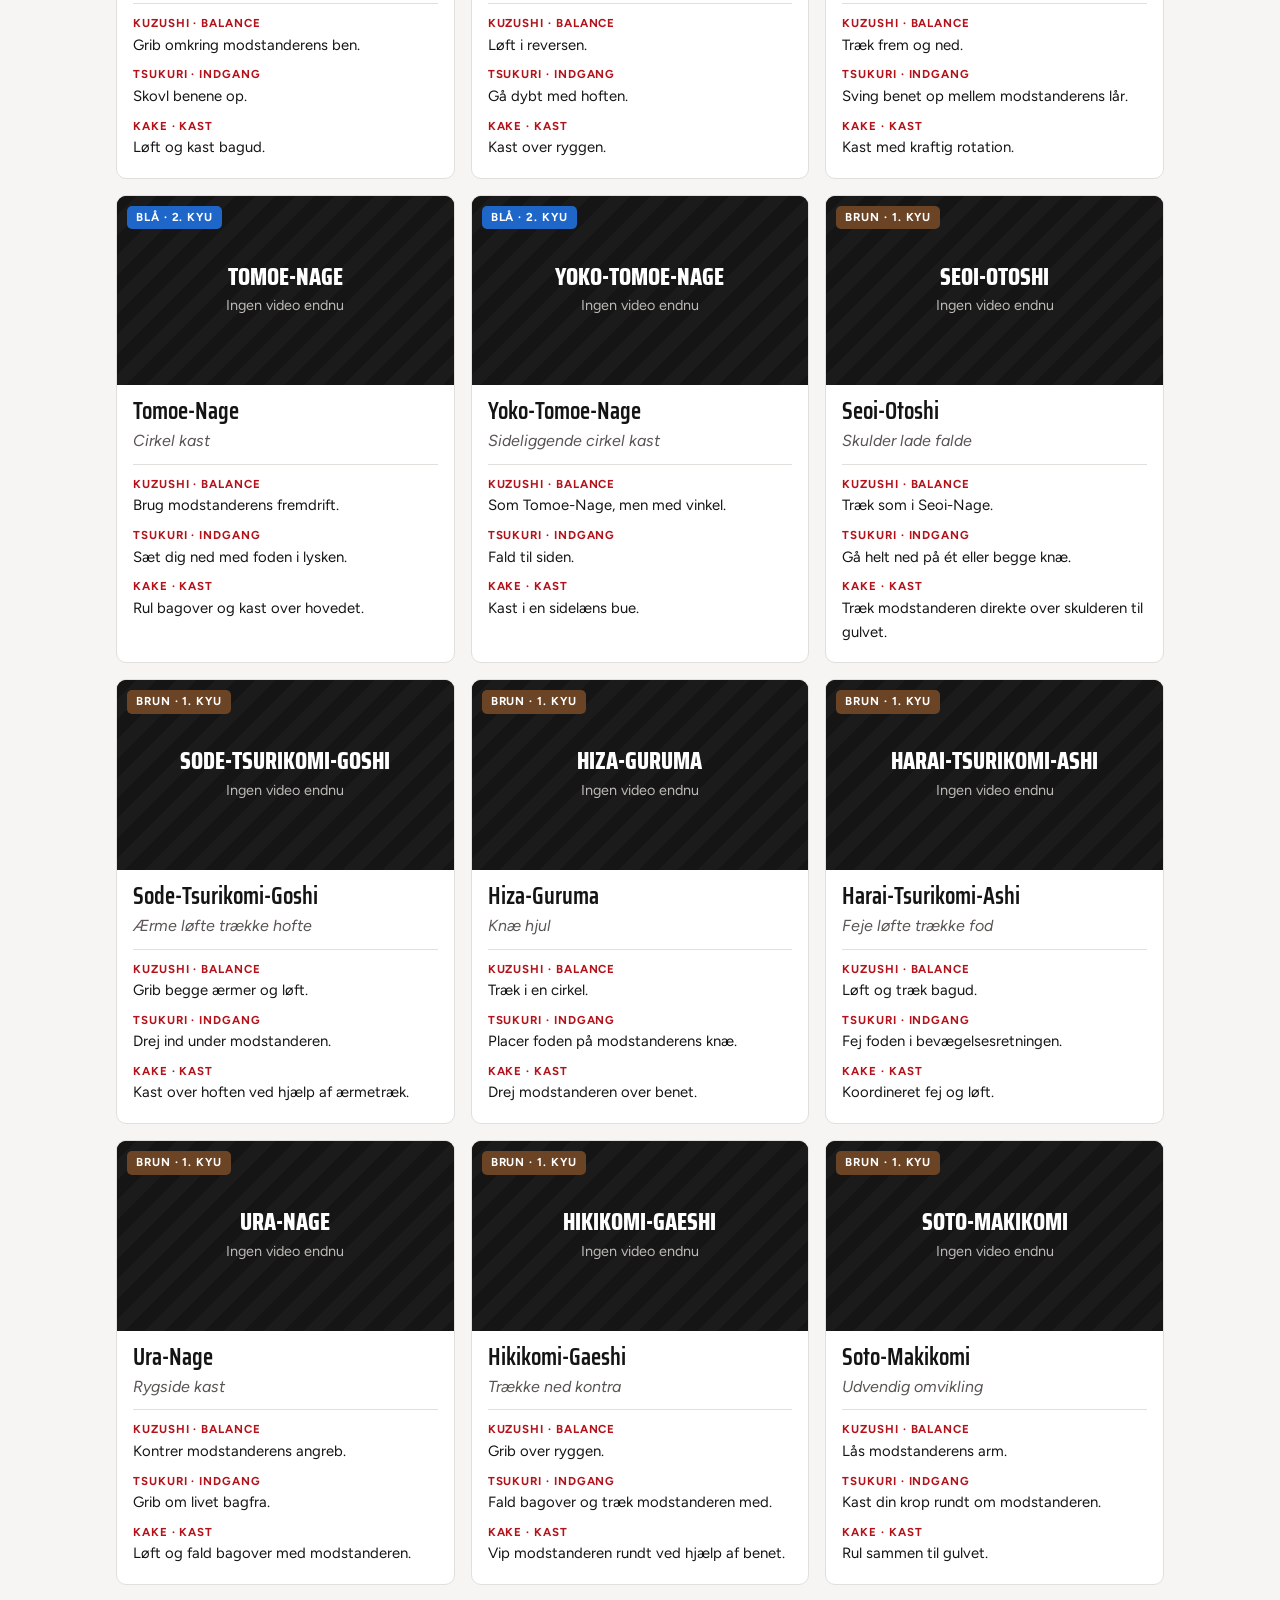
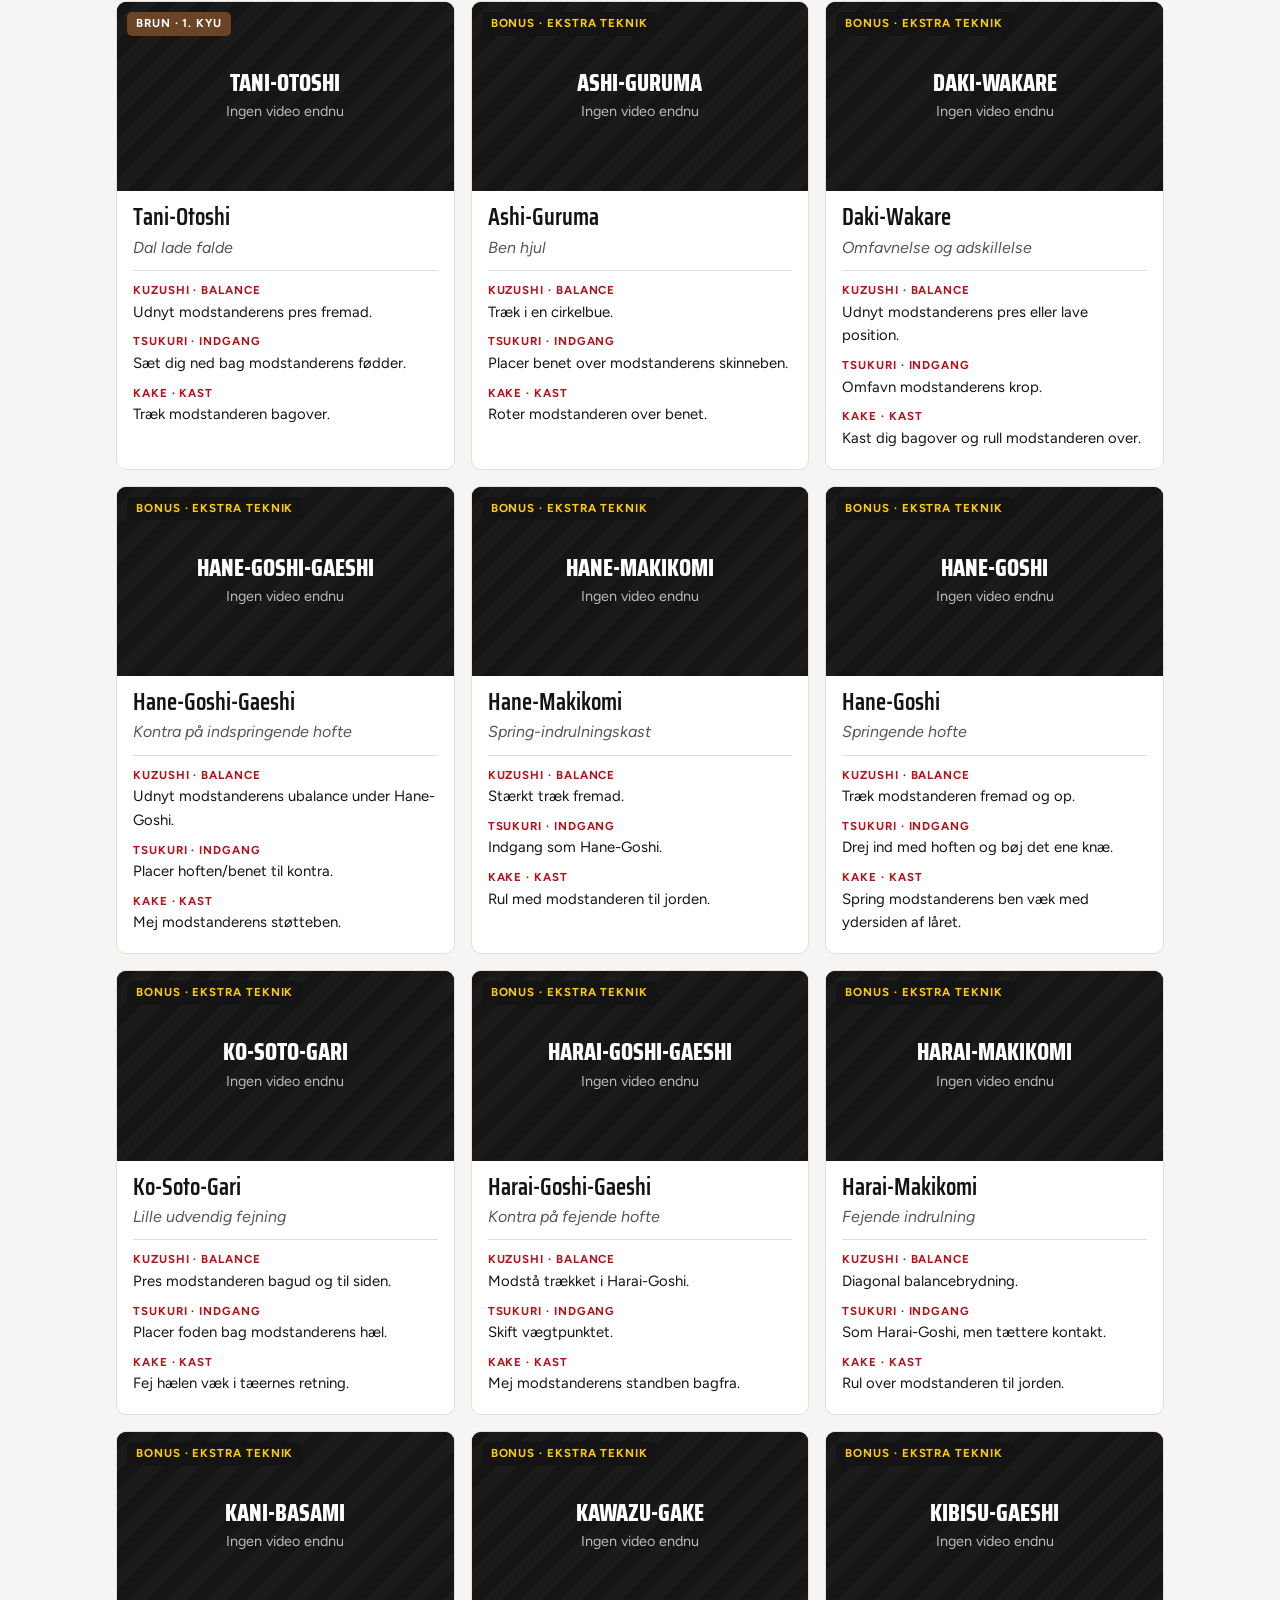
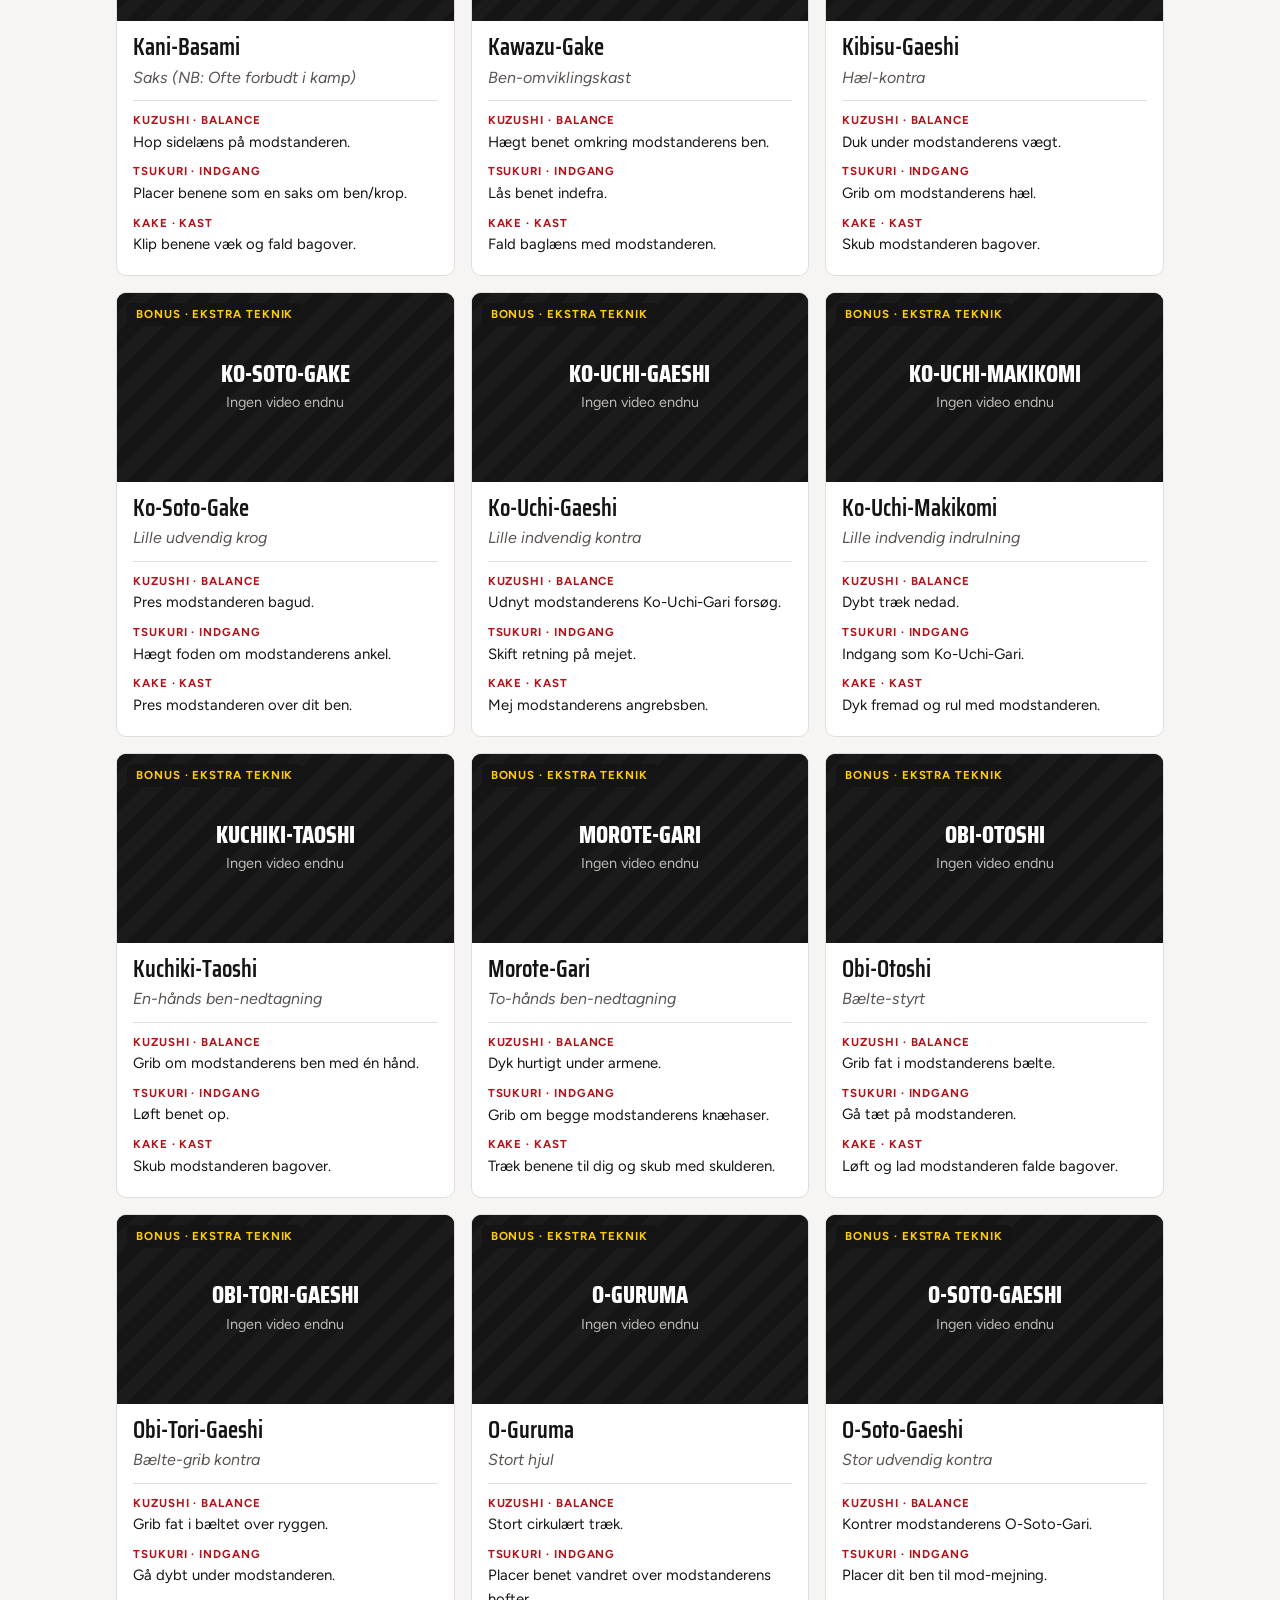
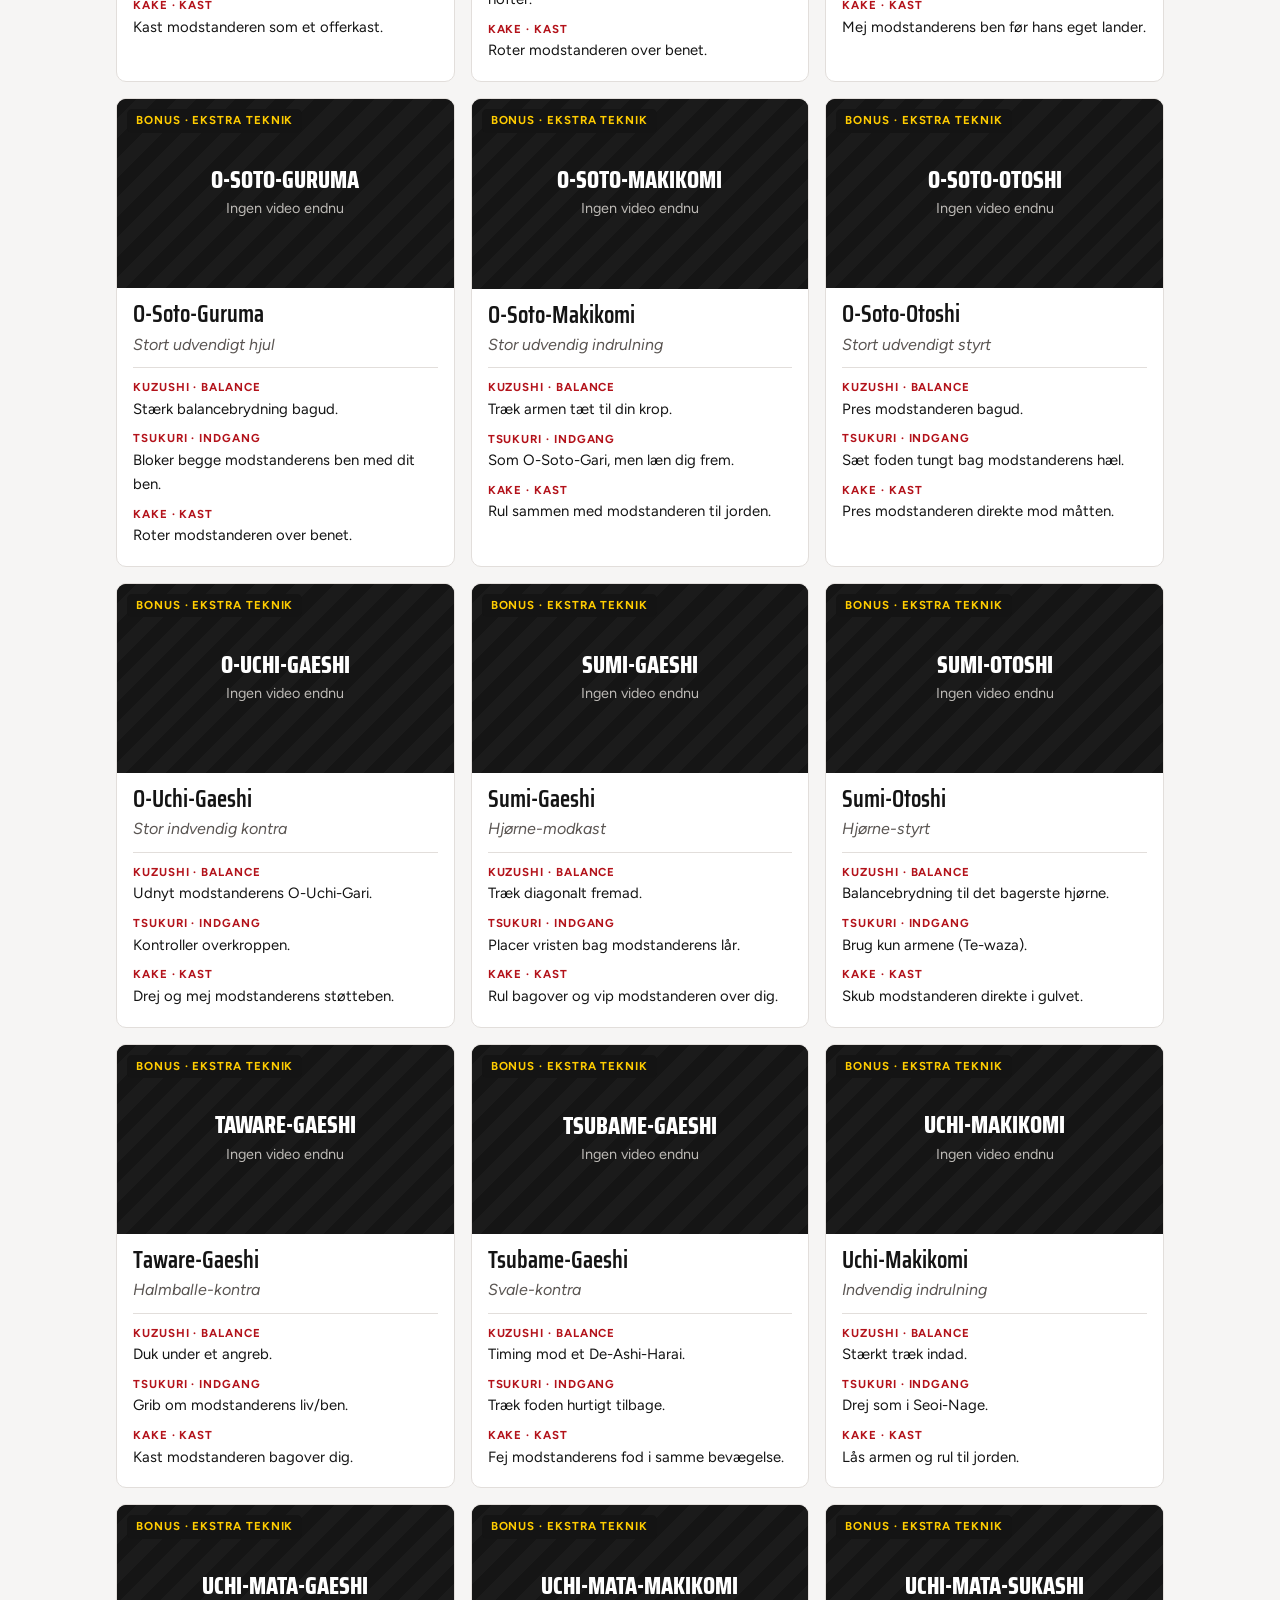
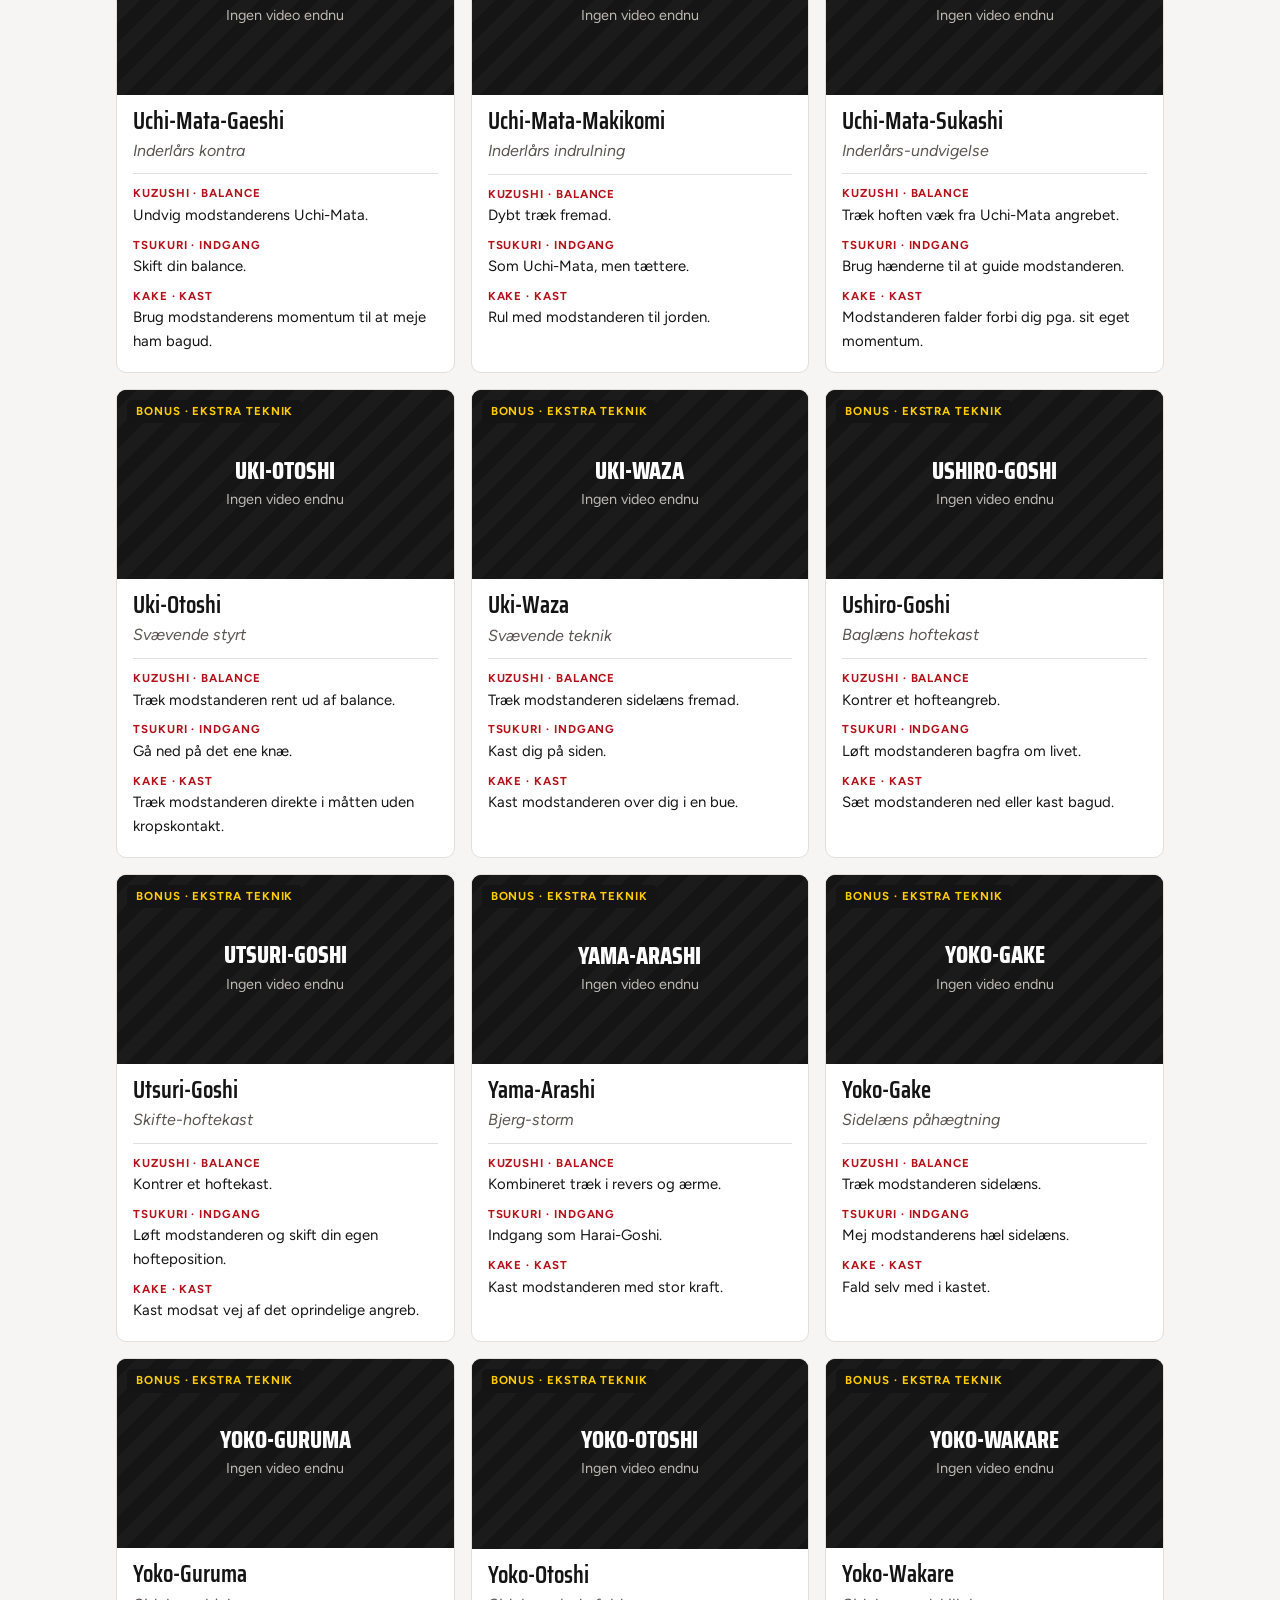
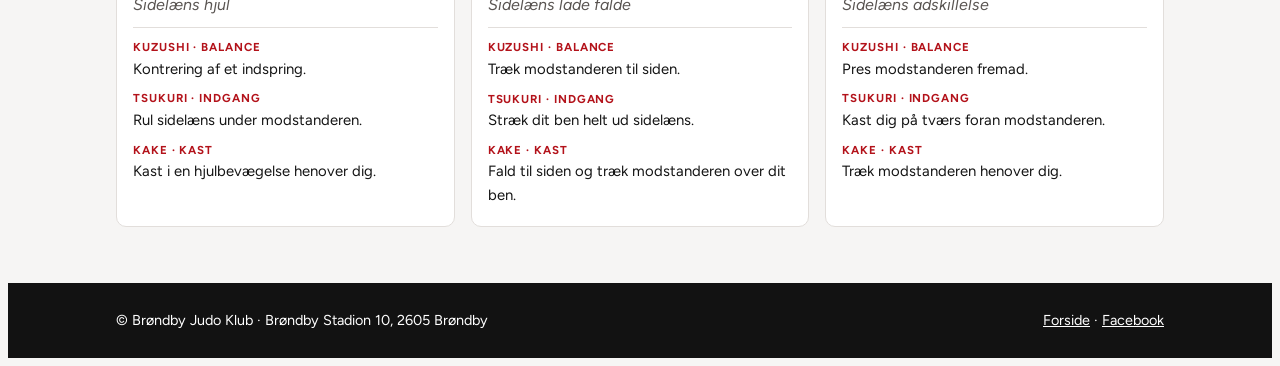
==== commit 3b90968a: "Pensum: kobl teknikker til videofiler, tilføj Hane-Goshi og Ko-Soto-Gari Co-Authored-By: Claude Opus" ====
--- a/pensum.html
+++ b/pensum.html
@@ -11,8 +11,8 @@
 <link rel="preconnect" href="https://fonts.gstatic.com" crossorigin>
 <link rel="stylesheet" href="https://fonts.googleapis.com/css2?family=Saira+Condensed:wght@600;800&family=Figtree:wght@400;500;600;700&display=swap">
 <style>[hidden]{display:none!important}</style>
-<link rel="stylesheet" href="css/style.css?v=6">
-<link rel="stylesheet" href="css/pensum.css?v=6">
+<link rel="stylesheet" href="css/style.css?v=7">
+<link rel="stylesheet" href="css/pensum.css?v=7">
 </head>
 <body>
 <header>
@@ -43,7 +43,7 @@
   <div class="wrap">
     <aside class="proposal" aria-label="Forslag til bestyrelsen">
       <strong>Forslag til bestyrelsen</strong>
-      <span>Skal pensum-arkivet med på den nye hjemmeside? Siden er et udkast og ikke offentlig endnu. Videoerne tilføjes, hvis I siger ja.</span>
+      <span>Skal pensum-arkivet med på den nye hjemmeside? Siden er et udkast og ikke offentlig endnu. Tryk på en video for at se teknikken, og brug 0,5× til slowmotion.</span>
     </aside>
 
     <div class="tools">
@@ -70,7 +70,7 @@
   </div>
 </footer>
 
-<script src="js/pensum-data.js?v=6"></script>
-<script src="js/pensum.js?v=6"></script>
+<script src="js/pensum-data.js?v=7"></script>
+<script src="js/pensum.js?v=7"></script>
 </body>
 </html>
